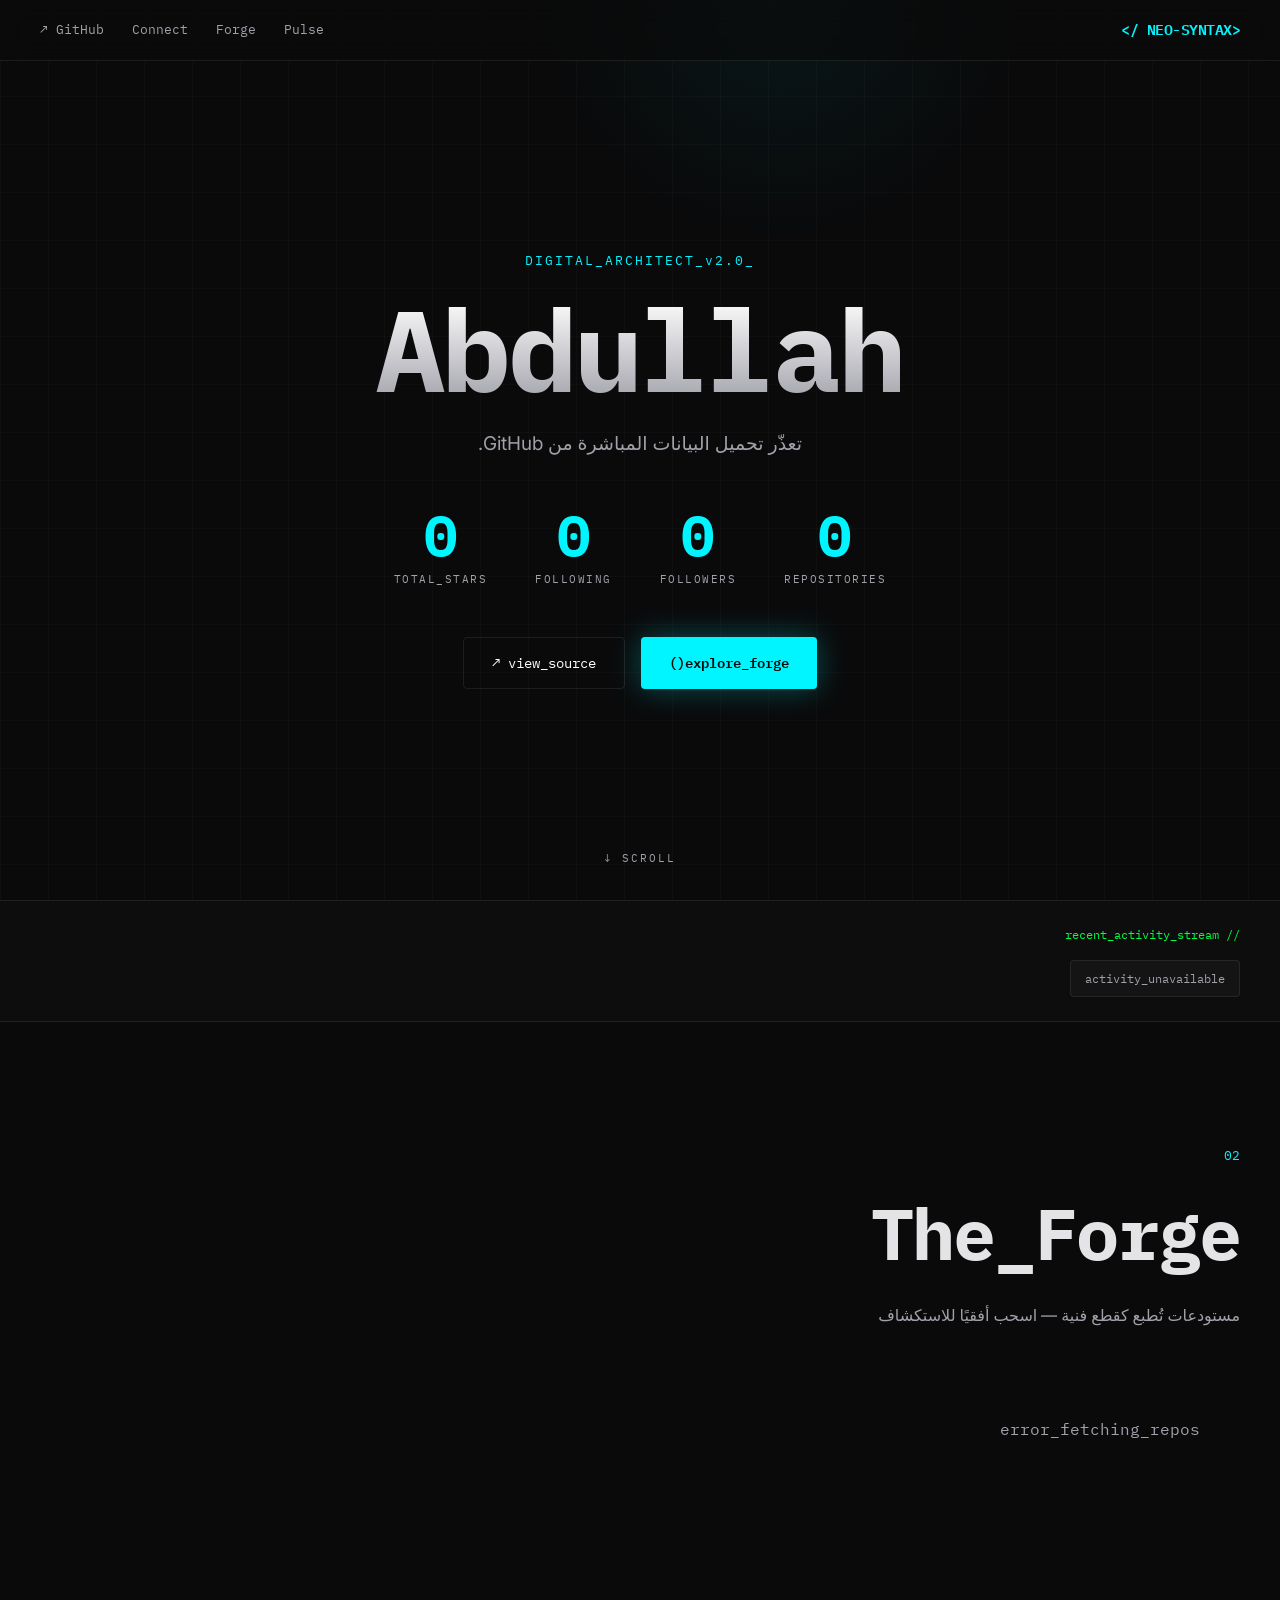
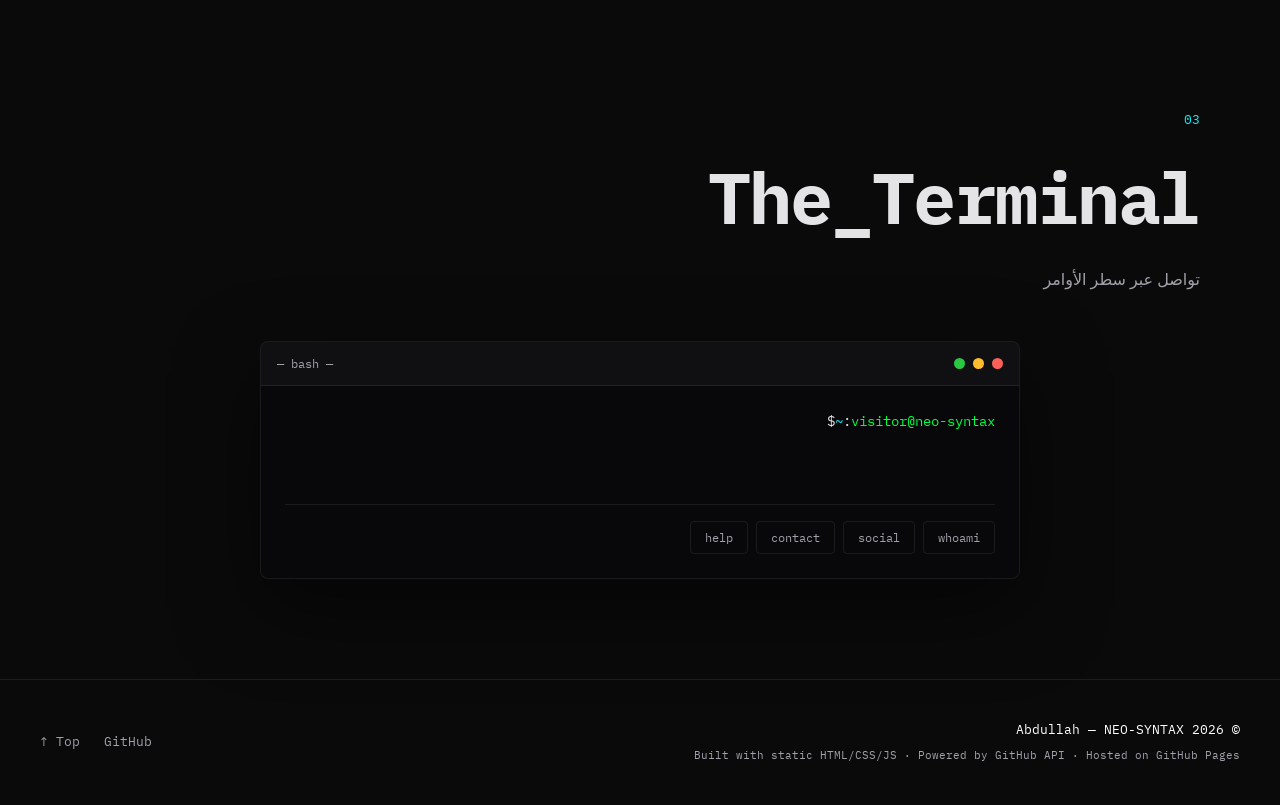
==== index.html @ acca4321 "deploy: NEO-SYNTAX portfolio site" ====
<!DOCTYPE html>
<html lang="ar" dir="rtl">
<head>
  <meta charset="UTF-8" />
  <meta name="viewport" content="width=device-width, initial-scale=1.0" />
  <title>Abdullah — NEO-SYNTAX | Digital Architect</title>
  <meta name="description" content="بورتفوليو Abdullah — مهندس برمجيات ومطور. مستودعات، مساهمات، ومشاريع على GitHub معروضة كتجربة بصرية سينمائية." />
  <meta name="robots" content="index, follow" />
  <meta name="author" content="Abdullah" />
  <meta name="keywords" content="Abdullah, developer, portfolio, github, software engineer, web developer, NEO-SYNTAX" />
  <meta property="og:title" content="Abdullah — NEO-SYNTAX" />
  <meta property="og:description" content="بورتفوليو Abdullah — مهندس برمجيات. مستودعات ومساهمات GitHub كتجربة بصرية." />
  <meta property="og:type" content="website" />
  <meta property="og:url" content="https://riorioriorio000000-debug.github.io/neo-syntax-portfolio/" />
  <meta name="twitter:card" content="summary_large_image" />
  <link rel="preconnect" href="https://fonts.googleapis.com" />
  <link rel="preconnect" href="https://fonts.gstatic.com" crossorigin />
  <link href="https://fonts.googleapis.com/css2?family=IBM+Plex+Mono:wght@300;400;500;600;700&family=Inter:wght@300;400;500;600;700;800&display=swap" rel="stylesheet" />
  <link rel="canonical" href="https://riorioriorio000000-debug.github.io/neo-syntax-portfolio/" />
  <link rel="stylesheet" href="style.css" />
</head>
<body>
  <div class="grid-bg"></div>
  <div class="cursor-glow" id="cursorGlow"></div>

  <nav class="nav">
    <div class="nav-brand">&lt;NEO-SYNTAX /&gt;</div>
    <div class="nav-links">
      <a href="#pulse" data-cmd="cd ~/pulse">Pulse</a>
      <a href="#forge" data-cmd="cd ~/forge">Forge</a>
      <a href="#terminal" data-cmd="cd ~/connect">Connect</a>
      <a href="https://github.com/riorioriorio000000-debug" target="_blank" rel="noopener" data-cmd="open github">GitHub ↗</a>
    </div>
  </nav>

  <header id="pulse" class="hero">
    <div class="hero-bg-stats" id="heroStats"></div>
    <div class="hero-content">
      <div class="hero-tag">_DIGITAL_ARCHITECT_v2.0</div>
      <h1 class="hero-name" id="heroName">Abdullah</h1>
      <p class="hero-bio" id="heroBio">Loading live data from GitHub...</p>
      <div class="hero-metrics" id="heroMetrics">
        <div class="metric"><span class="metric-num" data-target="0" id="mRepos">0</span><span class="metric-label">REPOSITORIES</span></div>
        <div class="metric"><span class="metric-num" data-target="0" id="mFollowers">0</span><span class="metric-label">FOLLOWERS</span></div>
        <div class="metric"><span class="metric-num" data-target="0" id="mFollowing">0</span><span class="metric-label">FOLLOWING</span></div>
        <div class="metric"><span class="metric-num" data-target="0" id="mStars">0</span><span class="metric-label">TOTAL_STARS</span></div>
      </div>
      <div class="hero-cta">
        <a href="#forge" class="btn-primary">explore_forge()</a>
        <a href="https://github.com/riorioriorio000000-debug" target="_blank" rel="noopener" class="btn-ghost">view_source ↗</a>
      </div>
    </div>
    <div class="scroll-hint">SCROLL ↓</div>
  </header>

  <section class="activity-strip">
    <div class="strip-label">// recent_activity_stream</div>
    <div class="strip-track" id="activityTrack"></div>
  </section>

  <section id="forge" class="forge">
    <div class="section-head">
      <span class="section-index">02</span>
      <h2 class="section-title">The_Forge</h2>
      <p class="section-sub">مستودعات تُطبع كقطع فنية — اسحب أفقيًا للاستكشاف</p>
    </div>
    <div class="repo-gallery" id="repoGallery">
      <div class="loading-dot">fetching_repos...</div>
    </div>
  </section>

  <section id="terminal" class="terminal-section">
    <div class="section-head">
      <span class="section-index">03</span>
      <h2 class="section-title">The_Terminal</h2>
      <p class="section-sub">تواصل عبر سطر الأوامر</p>
    </div>
    <div class="terminal">
      <div class="terminal-bar"><span class="dot r"></span><span class="dot y"></span><span class="dot g"></span><span class="term-title">— bash —</span></div>
      <div class="terminal-body" id="termBody">
        <div class="term-line"><span class="prompt">visitor@neo-syntax</span>:<span class="path">~</span>$ <span class="typed" id="typedCmd"></span></div>
        <div class="term-output" id="termOutput"></div>
        <div class="term-commands">
          <button data-cmd="whoami" class="cmd-btn">whoami</button>
          <button data-cmd="social" class="cmd-btn">social</button>
          <button data-cmd="contact" class="cmd-btn">contact</button>
          <button data-cmd="help" class="cmd-btn">help</button>
        </div>
      </div>
    </div>
  </section>

  <footer class="footer">
    <div class="footer-left">
      <div class="footer-brand">© 2026 Abdullah — NEO-SYNTAX</div>
      <div class="footer-meta">Built with static HTML/CSS/JS · Powered by GitHub API · Hosted on GitHub Pages</div>
    </div>
    <div class="footer-links">
      <a href="https://github.com/riorioriorio000000-debug" target="_blank" rel="noopener">GitHub</a>
      <a href="#pulse">Top ↑</a>
    </div>
  </footer>

  <script src="script.js"></script>
</body>
</html>
---- style.css ----
:root{
  --obsidian:#0A0A0B;--cyan:#00F5FF;--grey:#A1A1AA;--green:#00FF41;
  --panel:rgba(255,255,255,0.03);--border:rgba(255,255,255,0.08);
}
*{margin:0;padding:0;box-sizing:border-box}
html{scroll-behavior:smooth}
body{background:var(--obsidian);color:#E4E4E7;font-family:'Inter',system-ui,sans-serif;line-height:1.6;overflow-x:hidden;min-height:100vh}
::selection{background:var(--cyan);color:var(--obsidian)}
a{color:inherit;text-decoration:none}
.grid-bg{position:fixed;inset:0;background-image:linear-gradient(rgba(255,255,255,.025) 1px,transparent 1px),linear-gradient(90deg,rgba(255,255,255,.025) 1px,transparent 1px);background-size:48px 48px;pointer-events:none;z-index:0}
.cursor-glow{position:fixed;width:500px;height:500px;border-radius:50%;background:radial-gradient(circle,rgba(0,245,255,.06),transparent 70%);pointer-events:none;z-index:1;transform:translate(-50%,-50%);transition:opacity .3s}

.nav{position:fixed;top:0;left:0;right:0;z-index:50;display:flex;justify-content:space-between;align-items:center;padding:18px 40px;background:rgba(10,10,11,.7);backdrop-filter:blur(12px);border-bottom:1px solid var(--border)}
.nav-brand{font-family:'IBM Plex Mono',monospace;color:var(--cyan);font-weight:600;font-size:15px;letter-spacing:-.5px}
.nav-links{display:flex;gap:28px;font-family:'IBM Plex Mono',monospace;font-size:13px}
.nav-links a{color:var(--grey);transition:color .2s}
.nav-links a:hover{color:var(--cyan)}

.hero{position:relative;z-index:2;min-height:100vh;display:flex;align-items:center;justify-content:center;text-align:center;padding:120px 24px 80px;overflow:hidden}
.hero-bg-stats{position:absolute;inset:0;display:flex;align-items:center;justify-content:center;font-family:'IBM Plex Mono',monospace;font-weight:700;font-size:clamp(80px,22vw,320px);color:transparent;-webkit-text-stroke:1px rgba(255,255,255,.04);pointer-events:none;user-select:none;line-height:1}
.hero-content{position:relative;z-index:2;max-width:900px}
.hero-tag{font-family:'IBM Plex Mono',monospace;color:var(--cyan);font-size:13px;letter-spacing:2px;margin-bottom:24px}
.hero-name{font-family:'IBM Plex Mono',monospace;font-size:clamp(48px,9vw,120px);font-weight:700;line-height:.95;letter-spacing:-3px;background:linear-gradient(180deg,#fff 0%,#A1A1AA 100%);-webkit-background-clip:text;-webkit-text-fill-color:transparent;background-clip:text;margin-bottom:24px}
.hero-bio{color:var(--grey);font-size:clamp(15px,2vw,19px);max-width:620px;margin:0 auto 48px}
.hero-metrics{display:flex;flex-wrap:wrap;justify-content:center;gap:48px;margin-bottom:48px}
.metric{display:flex;flex-direction:column;align-items:center}
.metric-num{font-family:'IBM Plex Mono',monospace;font-size:clamp(36px,5vw,56px);font-weight:700;color:var(--cyan);line-height:1}
.metric-label{font-family:'IBM Plex Mono',monospace;font-size:11px;color:var(--grey);letter-spacing:1.5px;margin-top:8px}
.hero-cta{display:flex;gap:16px;justify-content:center;flex-wrap:wrap}
.btn-primary{font-family:'IBM Plex Mono',monospace;background:var(--cyan);color:var(--obsidian);padding:14px 28px;border-radius:4px;font-weight:600;font-size:14px;transition:all .25s;box-shadow:0 0 30px rgba(0,245,255,.3)}
.btn-primary:hover{box-shadow:0 0 50px rgba(0,245,255,.6);transform:translateY(-2px)}
.btn-ghost{font-family:'IBM Plex Mono',monospace;border:1px solid var(--border);color:#fff;padding:14px 28px;border-radius:4px;font-size:14px;transition:all .25s}
.btn-ghost:hover{border-color:var(--cyan);color:var(--cyan)}
.scroll-hint{position:absolute;bottom:32px;left:50%;transform:translateX(-50%);font-family:'IBM Plex Mono',monospace;font-size:11px;color:var(--grey);letter-spacing:2px;animation:bob 2s infinite}
@keyframes bob{0%,100%{transform:translate(-50%,0)}50%{transform:translate(-50%,8px)}}

.activity-strip{position:relative;z-index:2;border-top:1px solid var(--border);border-bottom:1px solid var(--border);padding:24px 0;overflow:hidden;background:rgba(255,255,255,.015)}
.strip-label{font-family:'IBM Plex Mono',monospace;color:var(--green);font-size:12px;padding:0 40px 16px}
.strip-track{display:flex;gap:12px;padding:0 40px;overflow-x:auto;scrollbar-width:none}
.strip-track::-webkit-scrollbar{display:none}
.activity-item{flex:0 0 auto;font-family:'IBM Plex Mono',monospace;font-size:12px;color:var(--grey);padding:8px 14px;border:1px solid var(--border);border-radius:4px;background:var(--panel);white-space:nowrap}
.activity-item .ev-type{color:var(--cyan)}

.forge{position:relative;z-index:2;padding:120px 0 100px}
.section-head{padding:0 40px;margin-bottom:48px;max-width:1200px}
.section-index{font-family:'IBM Plex Mono',monospace;color:var(--cyan);font-size:13px}
.section-title{font-family:'IBM Plex Mono',monospace;font-size:clamp(36px,6vw,72px);font-weight:700;letter-spacing:-2px;margin:8px 0 12px}
.section-sub{color:var(--grey);font-size:16px}
.repo-gallery{display:flex;gap:24px;padding:0 40px 24px;overflow-x:auto;scroll-snap-type:x mandatory;scrollbar-width:thin;scrollbar-color:var(--cyan) transparent}
.repo-gallery::-webkit-scrollbar{height:6px}
.repo-gallery::-webkit-scrollbar-thumb{background:var(--cyan);border-radius:3px}
.repo-card{flex:0 0 380px;scroll-snap-align:start;background:var(--panel);border:1px solid var(--border);border-radius:8px;padding:28px;backdrop-filter:blur(8px);transition:all .3s;position:relative;overflow:hidden}
.repo-card::before{content:'';position:absolute;top:0;left:0;right:0;height:2px;background:linear-gradient(90deg,transparent,var(--cyan),transparent);opacity:0;transition:opacity .3s}
.repo-card:hover{border-color:rgba(0,245,255,.4);transform:translateY(-4px);box-shadow:0 20px 60px rgba(0,245,255,.08)}
.repo-card:hover::before{opacity:1}
.repo-name{font-family:'IBM Plex Mono',monospace;font-size:20px;font-weight:600;color:#fff;margin-bottom:8px;word-break:break-word}
.repo-desc{color:var(--grey);font-size:14px;min-height:42px;margin-bottom:20px}
.repo-lang-row{display:flex;align-items:center;gap:8px;margin-bottom:16px}
.lang-dot{width:10px;height:10px;border-radius:50%}
.repo-lang{font-family:'IBM Plex Mono',monospace;font-size:12px;color:var(--grey)}
.repo-meta{display:flex;gap:20px;font-family:'IBM Plex Mono',monospace;font-size:12px;color:var(--grey);border-top:1px solid var(--border);padding-top:16px}
.repo-meta span{display:flex;align-items:center;gap:6px}
.repo-meta .star{color:var(--green)}
.loading-dot{font-family:'IBM Plex Mono',monospace;color:var(--grey);padding:40px}

.terminal-section{position:relative;z-index:2;padding:100px 40px}
.terminal{max-width:760px;margin:0 auto;background:#08080A;border:1px solid var(--border);border-radius:8px;overflow:hidden;box-shadow:0 30px 80px rgba(0,0,0,.5)}
.terminal-bar{display:flex;align-items:center;gap:8px;padding:12px 16px;background:rgba(255,255,255,.03);border-bottom:1px solid var(--border)}
.dot{width:11px;height:11px;border-radius:50%}
.dot.r{background:#FF5F57}.dot.y{background:#FEBC2E}.dot.g{background:#28C840}
.term-title{margin-right:auto;font-family:'IBM Plex Mono',monospace;font-size:12px;color:var(--grey)}
.terminal-body{padding:24px;font-family:'IBM Plex Mono',monospace;font-size:14px}
.term-line{color:#E4E4E7;margin-bottom:12px}
.prompt{color:var(--green)}.path{color:var(--cyan)}
.typed{color:#fff}
.term-output{color:var(--grey);white-space:pre-wrap;margin-bottom:20px;min-height:40px}
.term-output .ok{color:var(--green)}.term-output .link{color:var(--cyan)}
.term-commands{display:flex;gap:8px;flex-wrap:wrap;border-top:1px solid var(--border);padding-top:16px}
.cmd-btn{font-family:'IBM Plex Mono',monospace;background:transparent;border:1px solid var(--border);color:var(--grey);padding:8px 14px;border-radius:4px;font-size:12px;cursor:pointer;transition:all .2s}
.cmd-btn:hover{border-color:var(--cyan);color:var(--cyan);background:rgba(0,245,255,.05)}

.footer{position:relative;z-index:2;border-top:1px solid var(--border);padding:40px;display:flex;justify-content:space-between;align-items:center;flex-wrap:wrap;gap:20px}
.footer-brand{font-family:'IBM Plex Mono',monospace;font-size:13px;color:#fff;margin-bottom:6px}
.footer-meta{font-family:'IBM Plex Mono',monospace;font-size:11px;color:var(--grey)}
.footer-links{display:flex;gap:24px;font-family:'IBM Plex Mono',monospace;font-size:13px}
.footer-links a{color:var(--grey);transition:color .2s}
.footer-links a:hover{color:var(--cyan)}

@media(max-width:640px){
  .nav{padding:14px 20px}.nav-links{gap:16px;font-size:11px}
  .hero{padding:100px 20px 60px}.hero-metrics{gap:28px}
  .section-head,.strip-label,.repo-gallery,.footer{padding-left:20px;padding-right:20px}
  .terminal-section{padding:80px 20px}
  .repo-card{flex:0 0 300px;padding:22px}
}
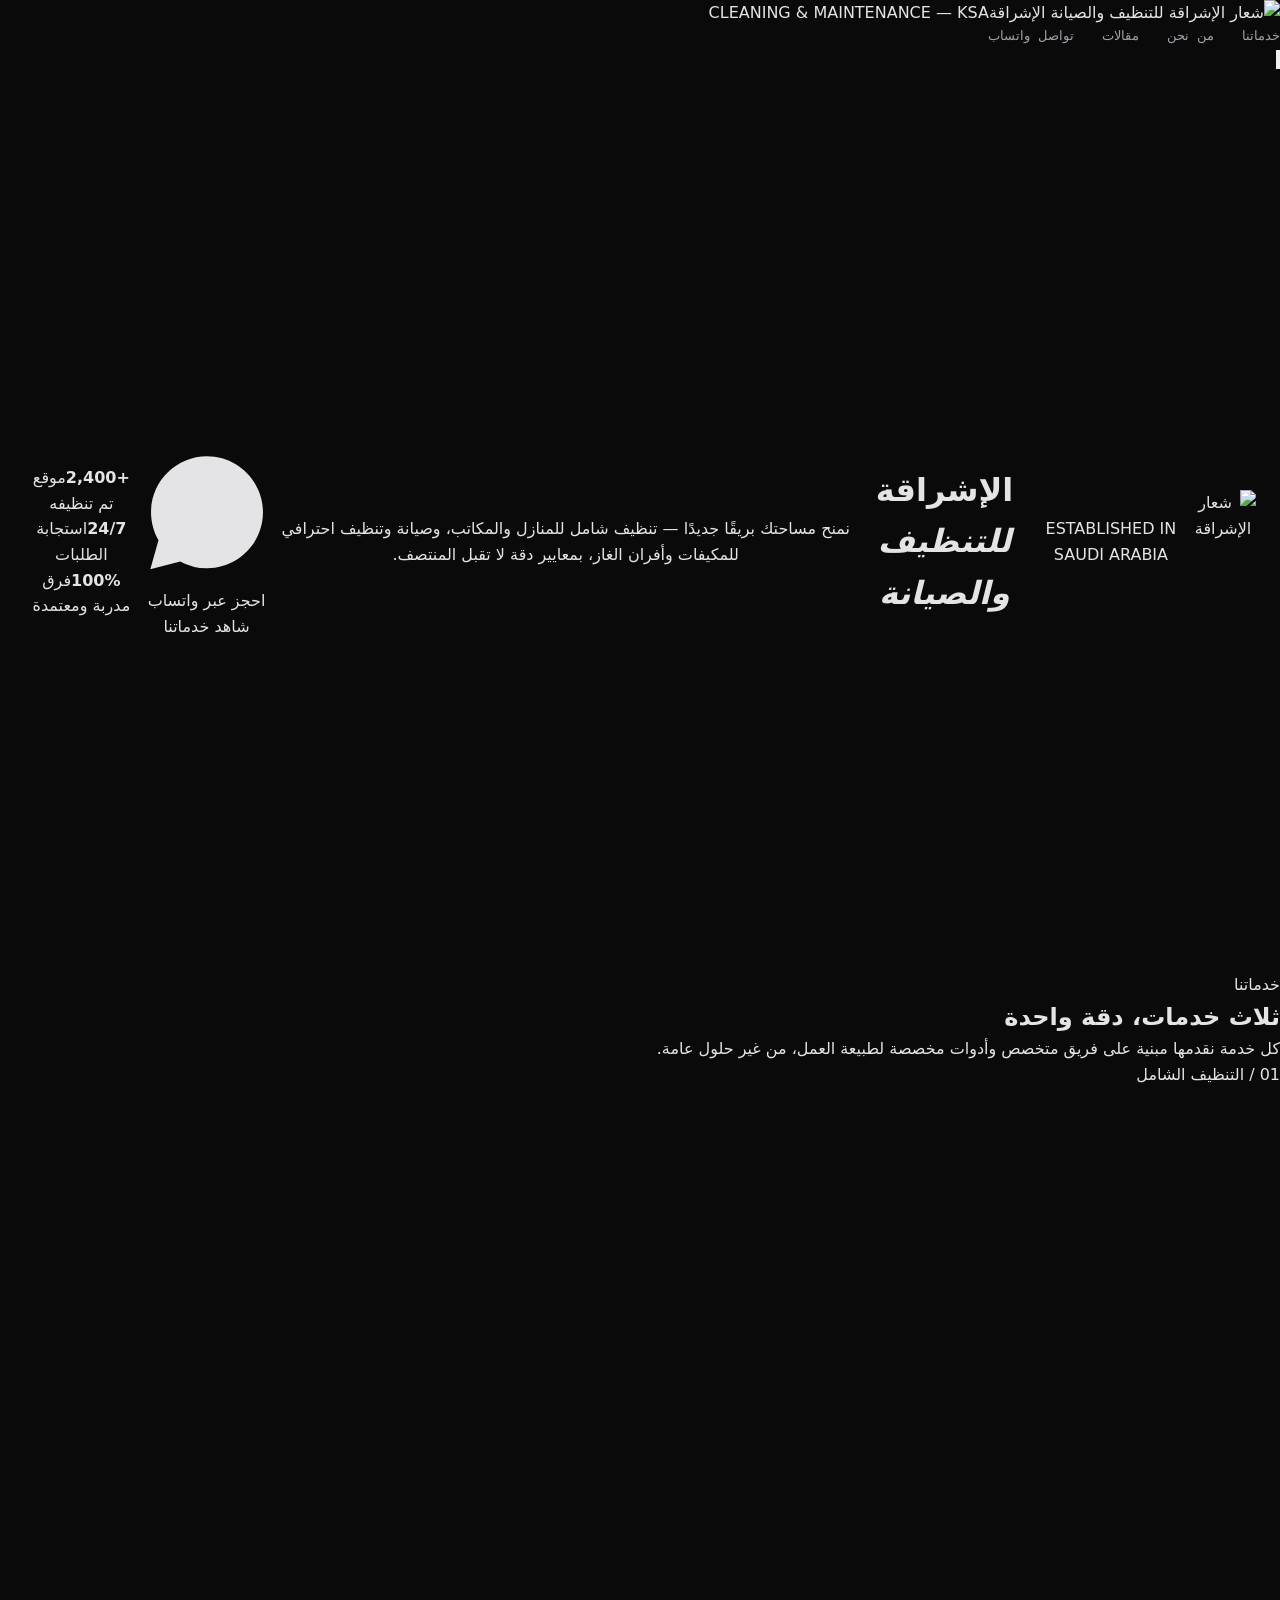
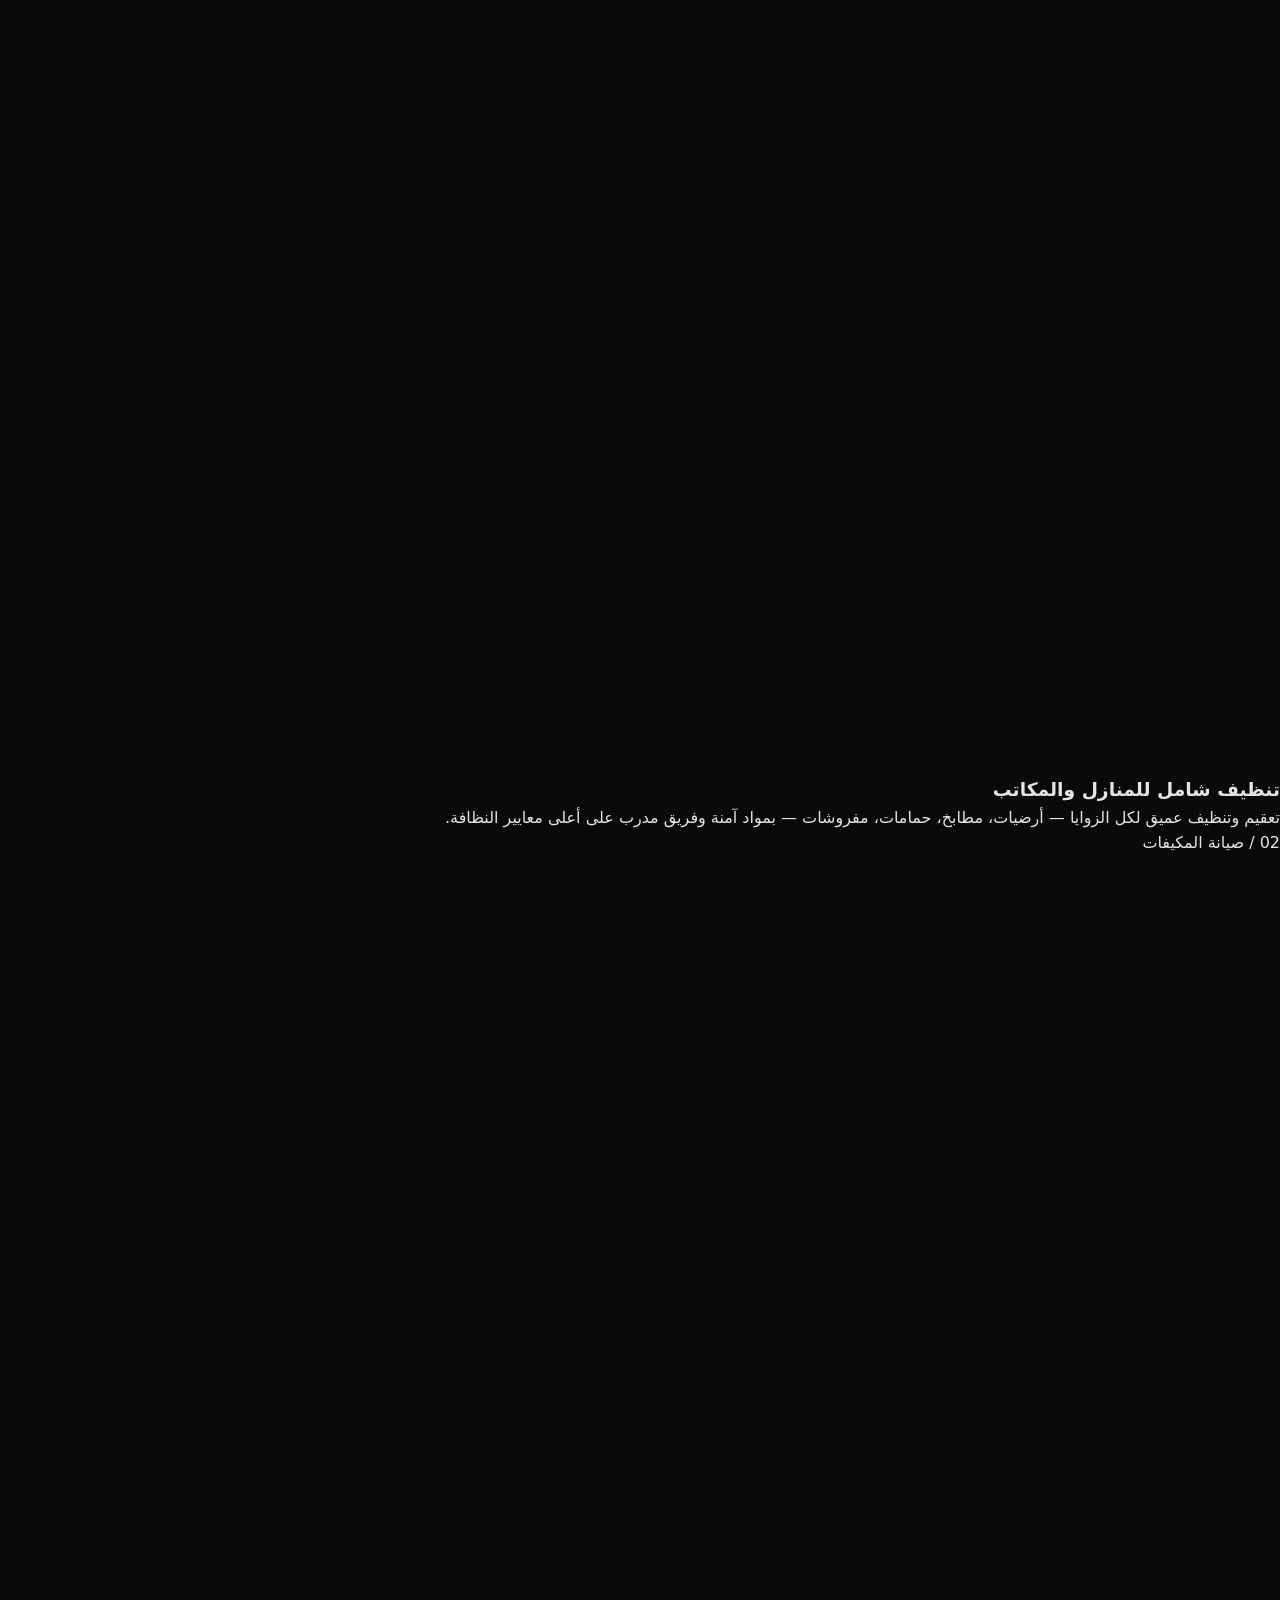
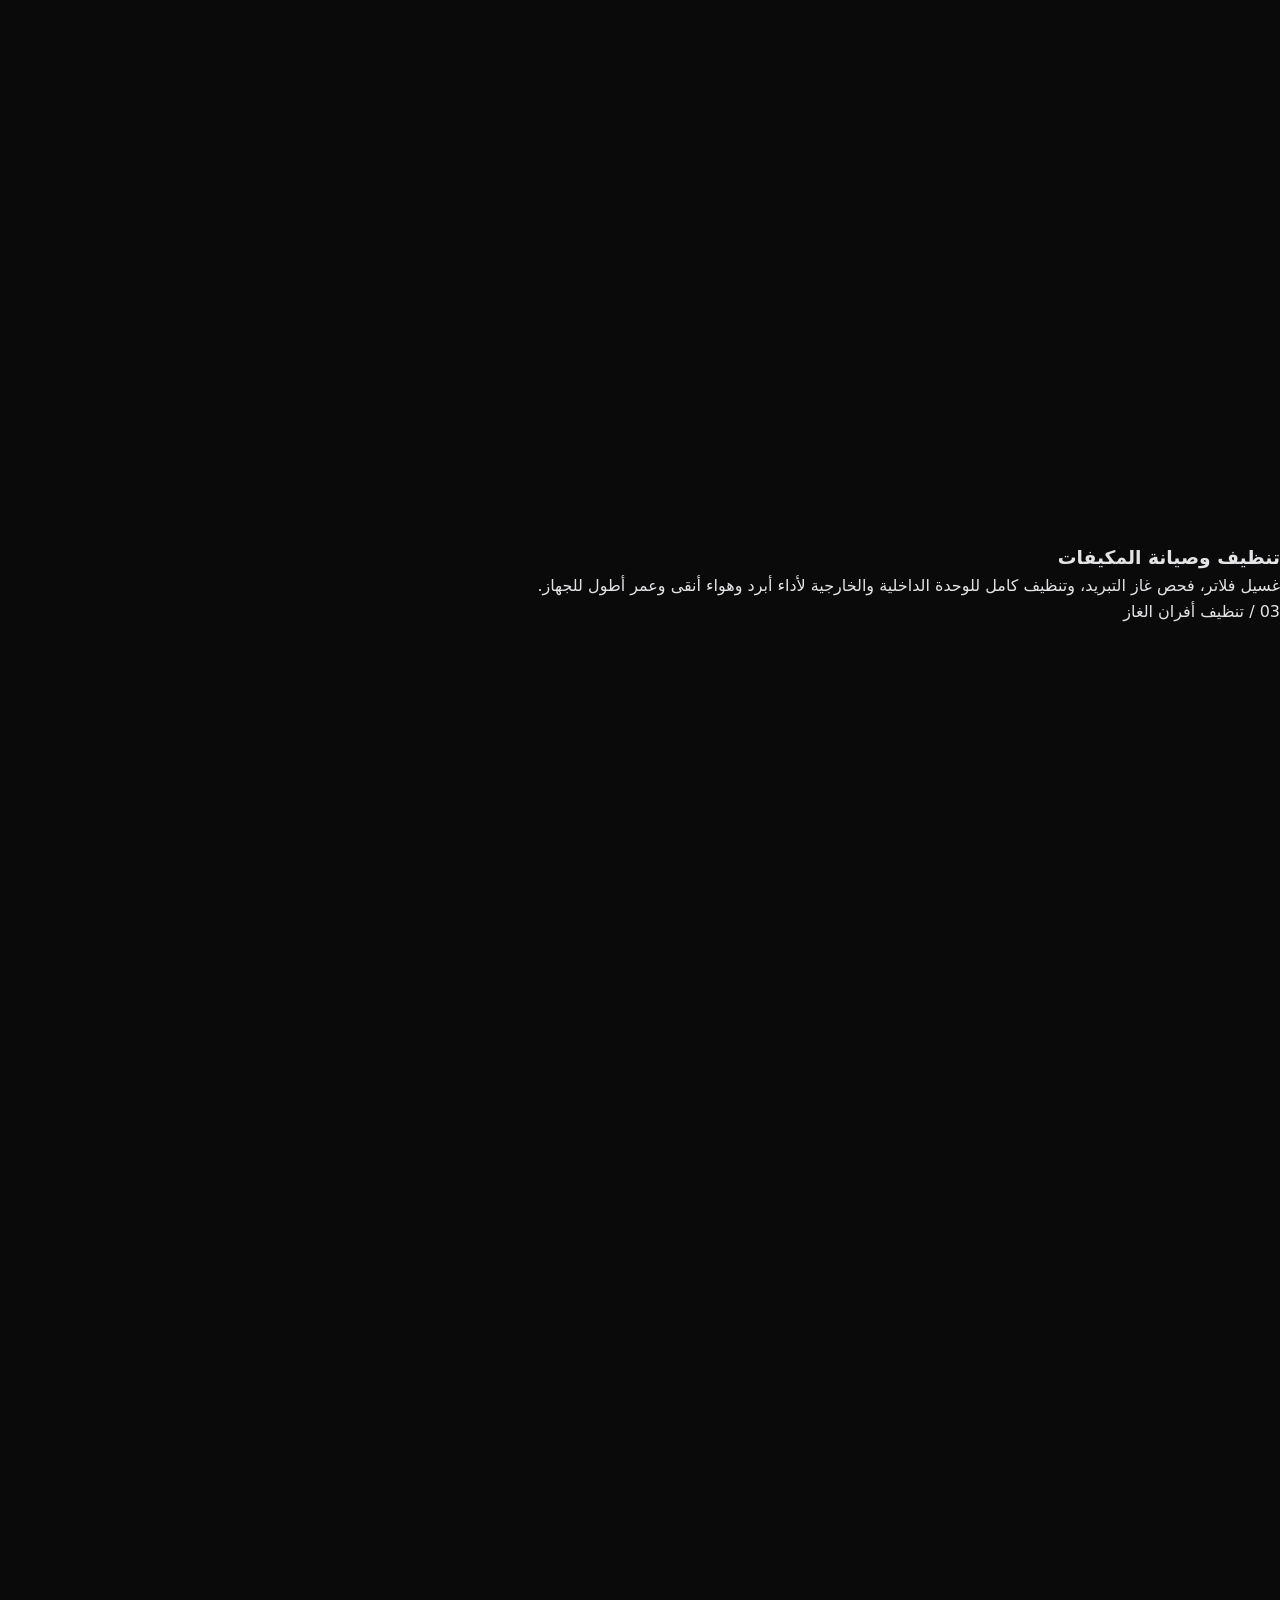
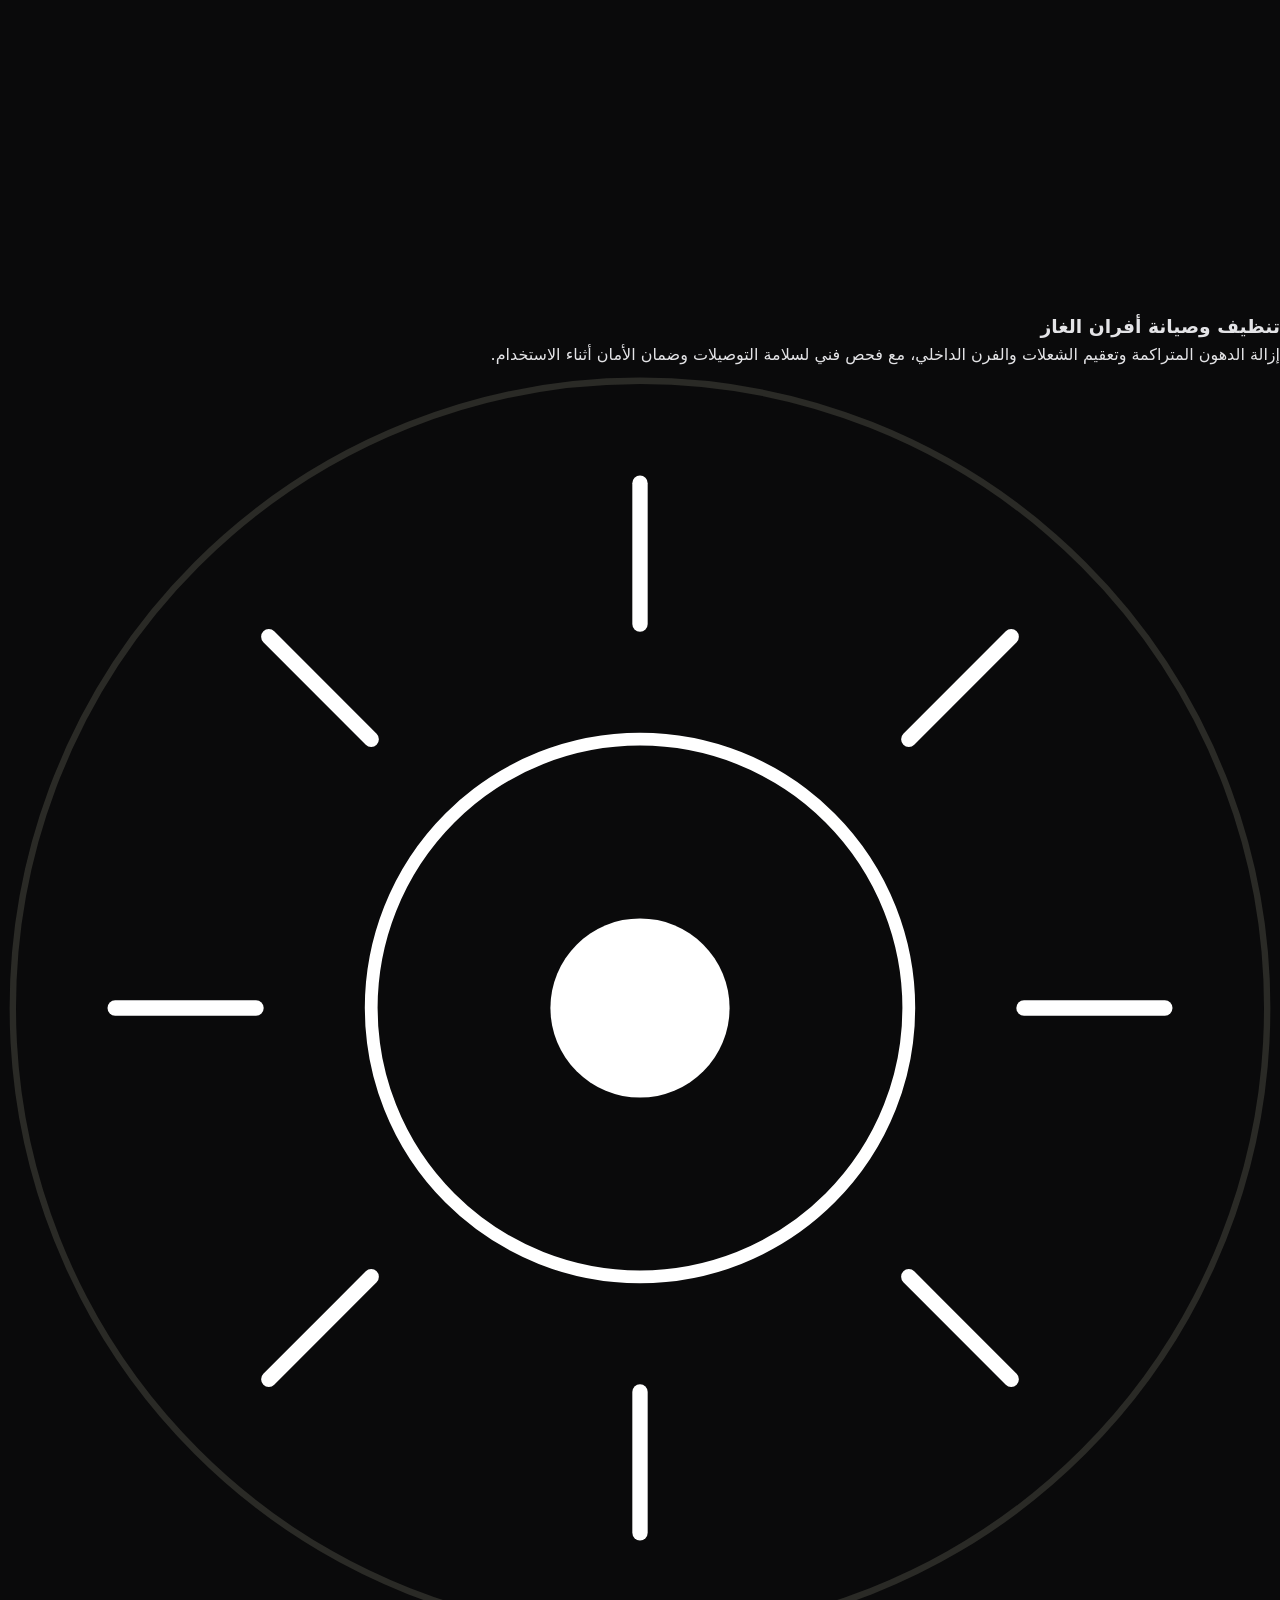
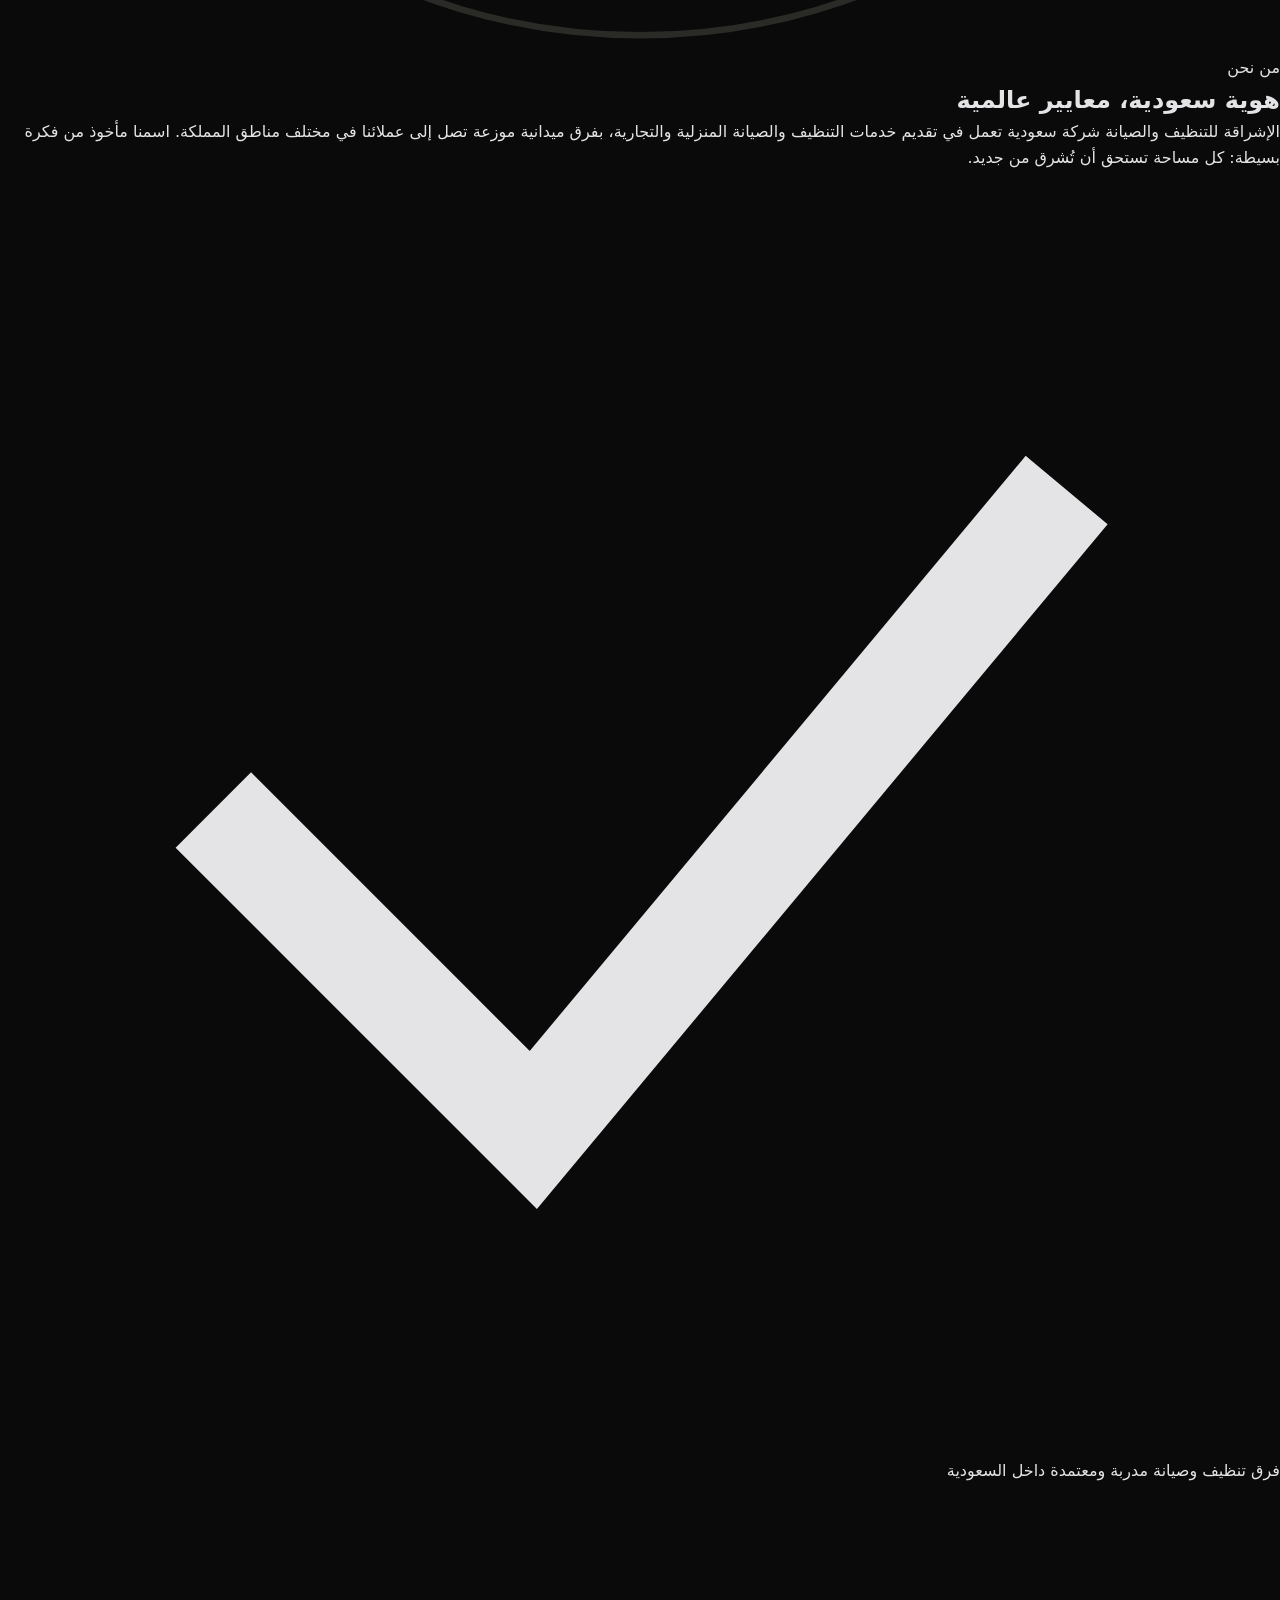
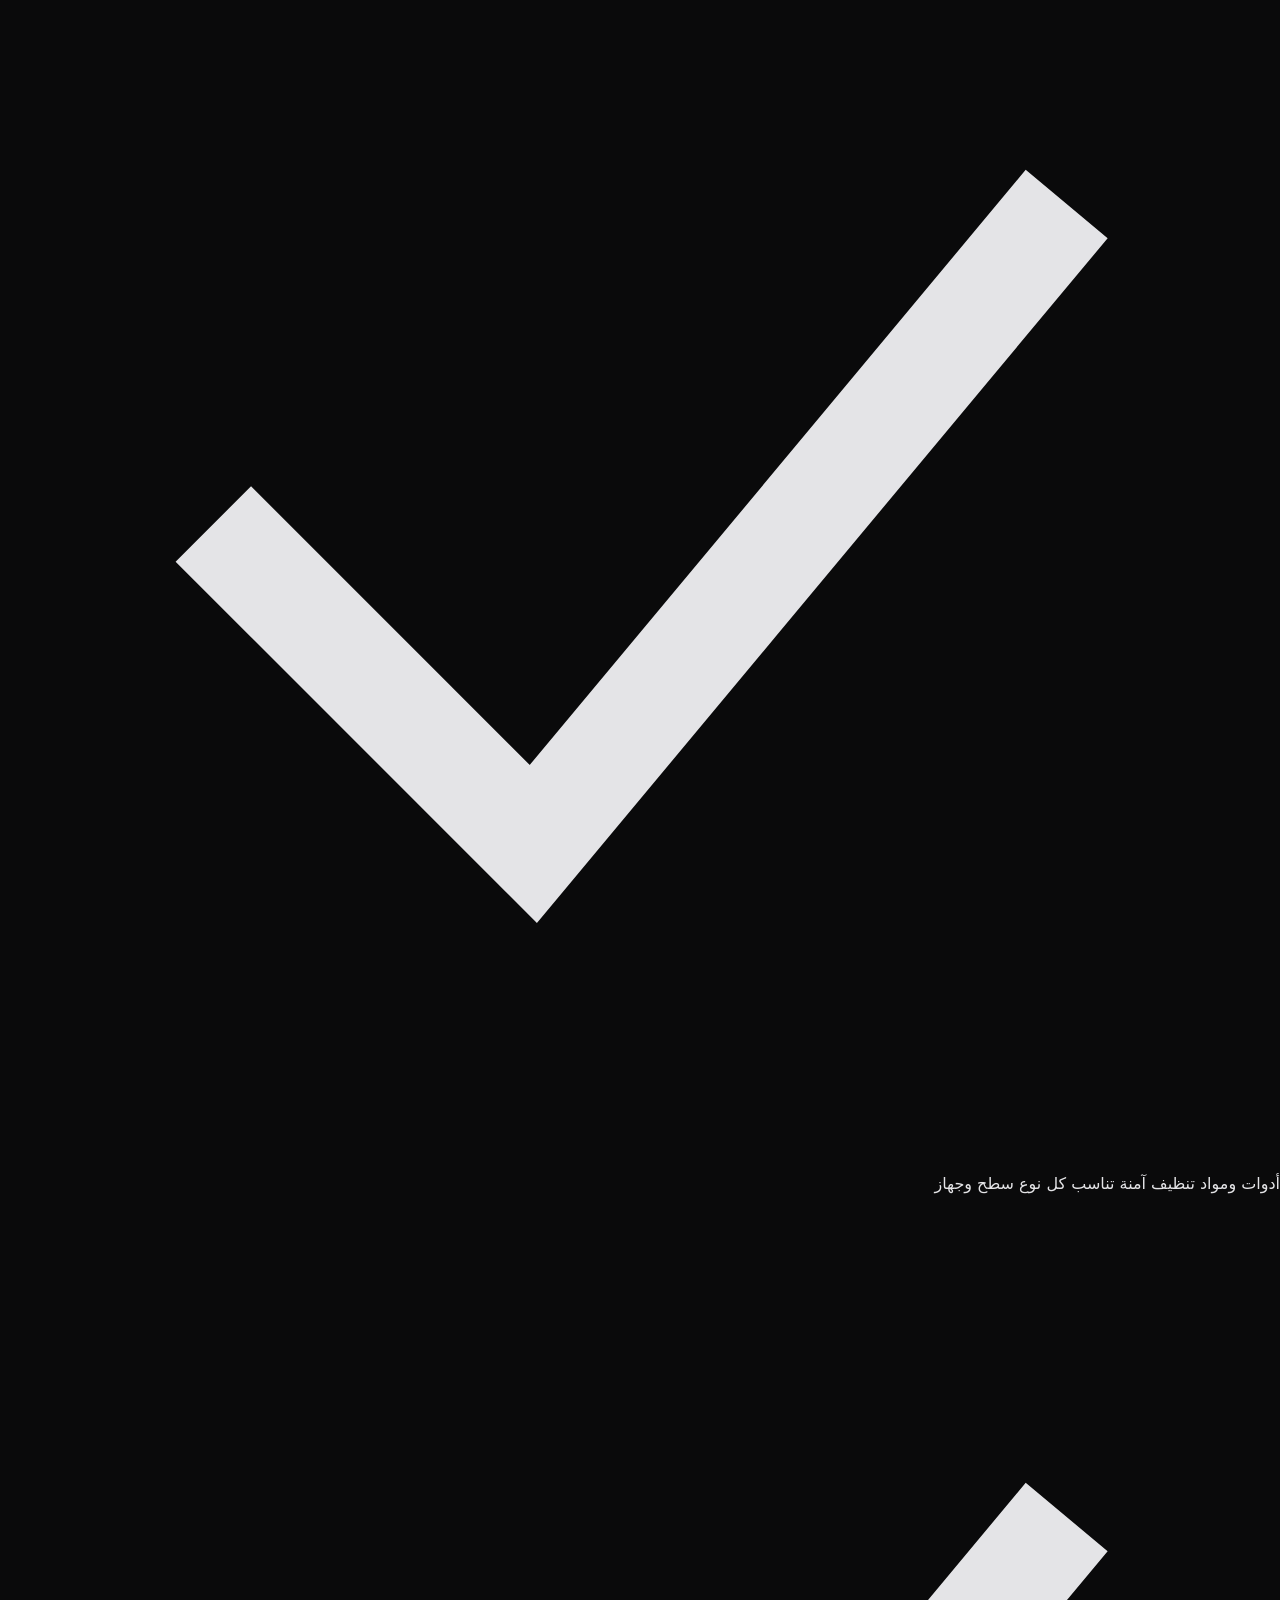
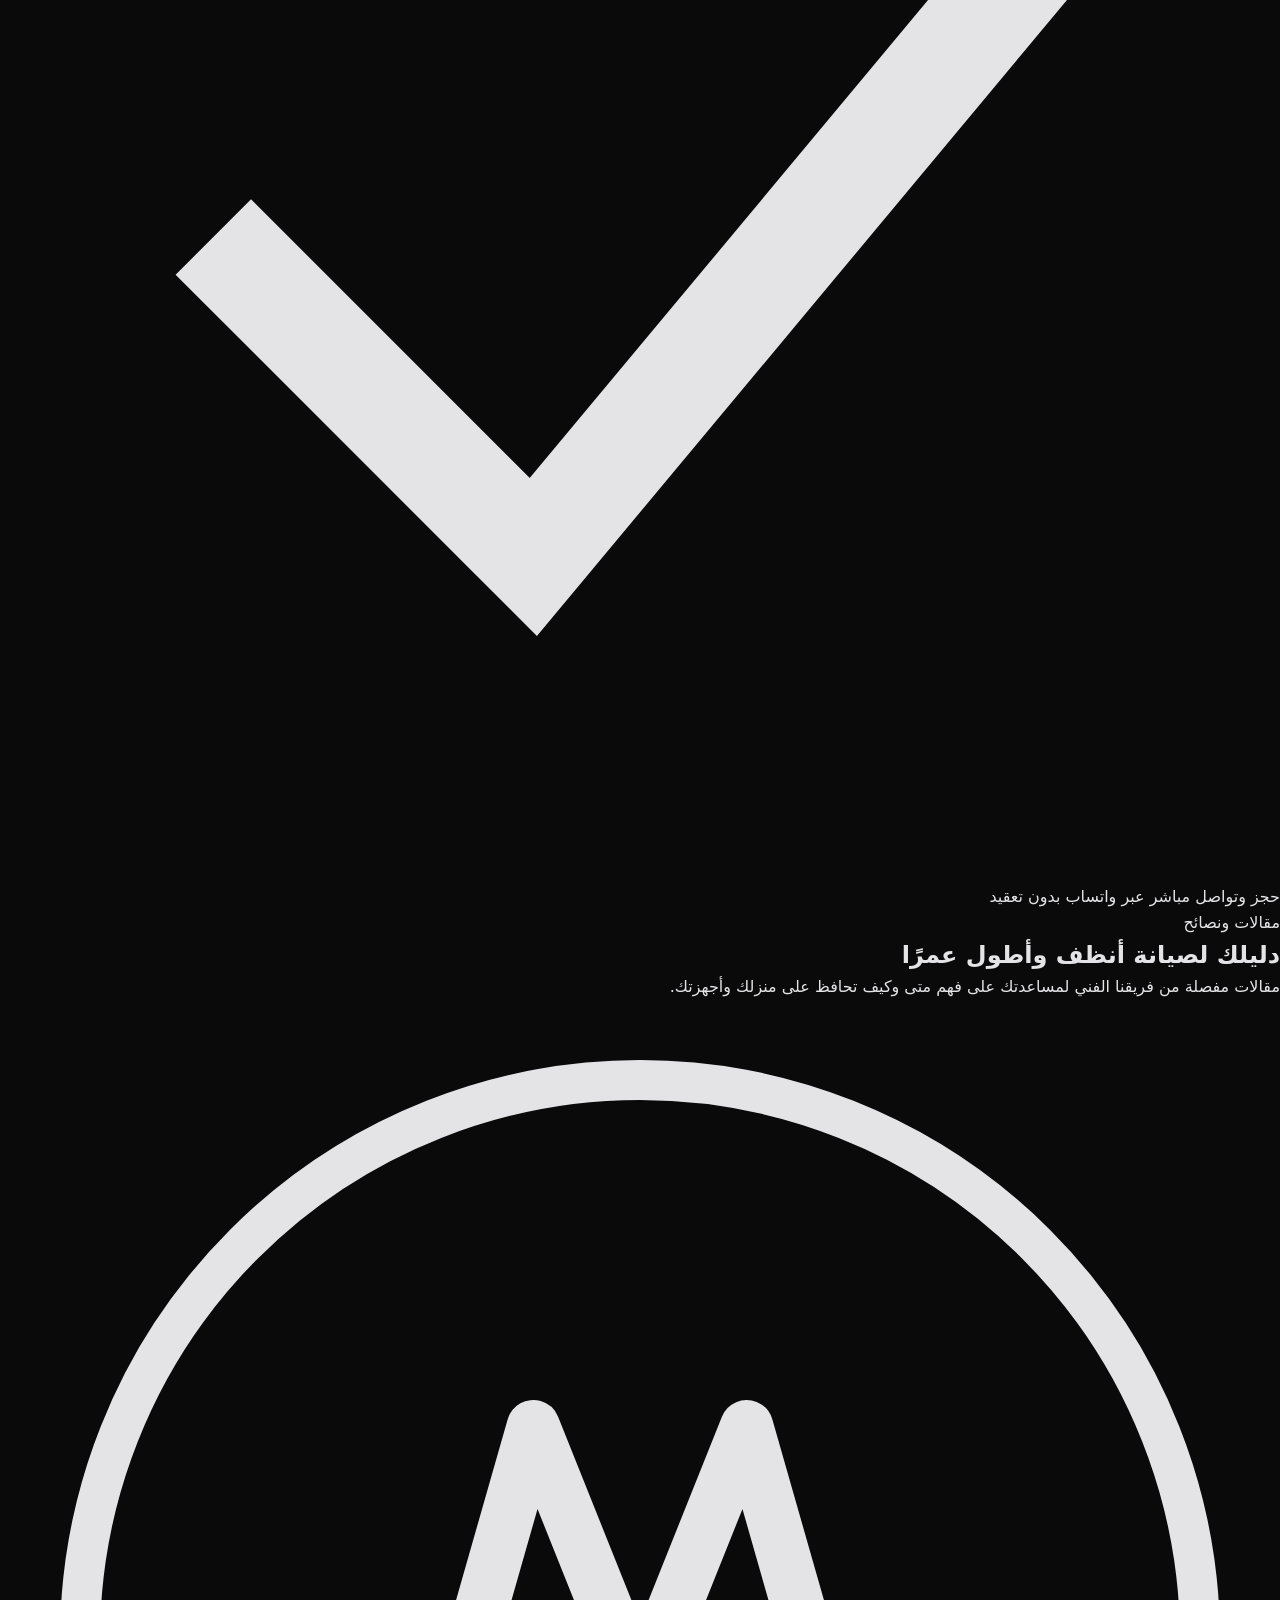
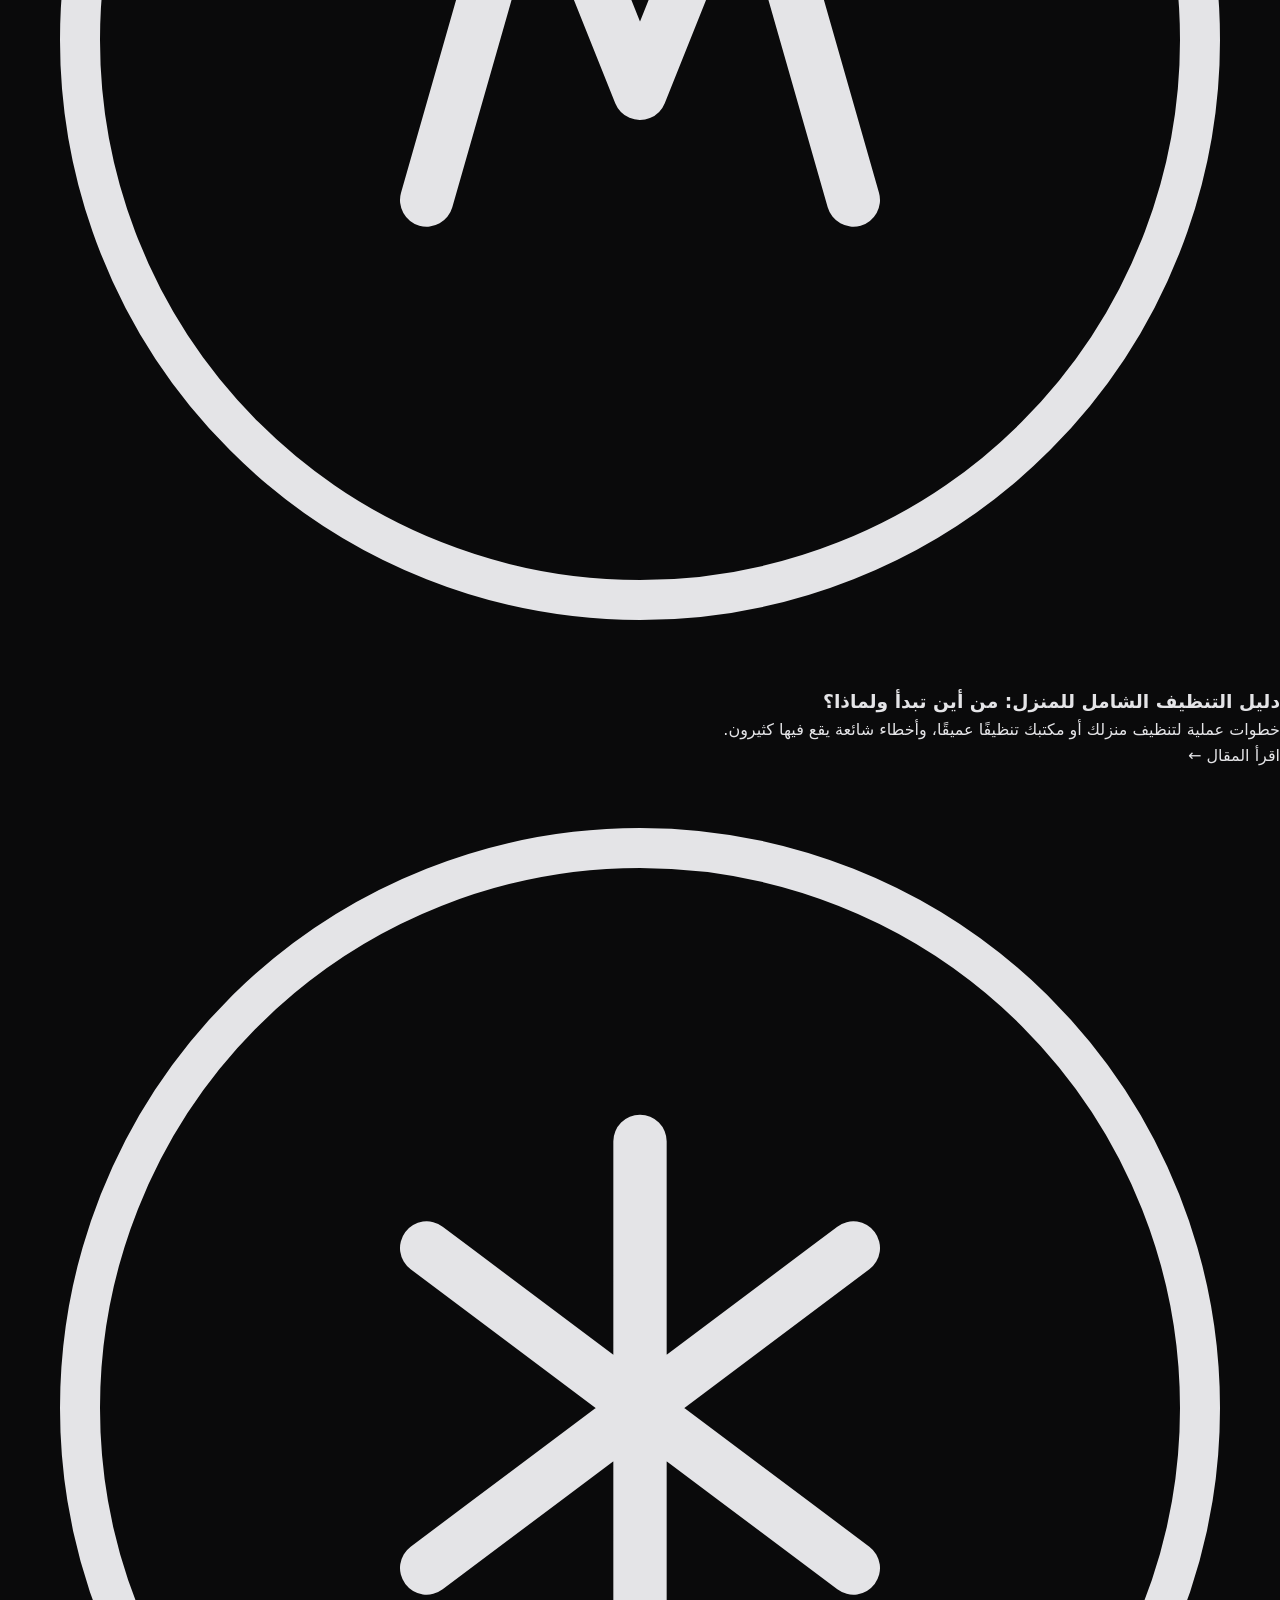
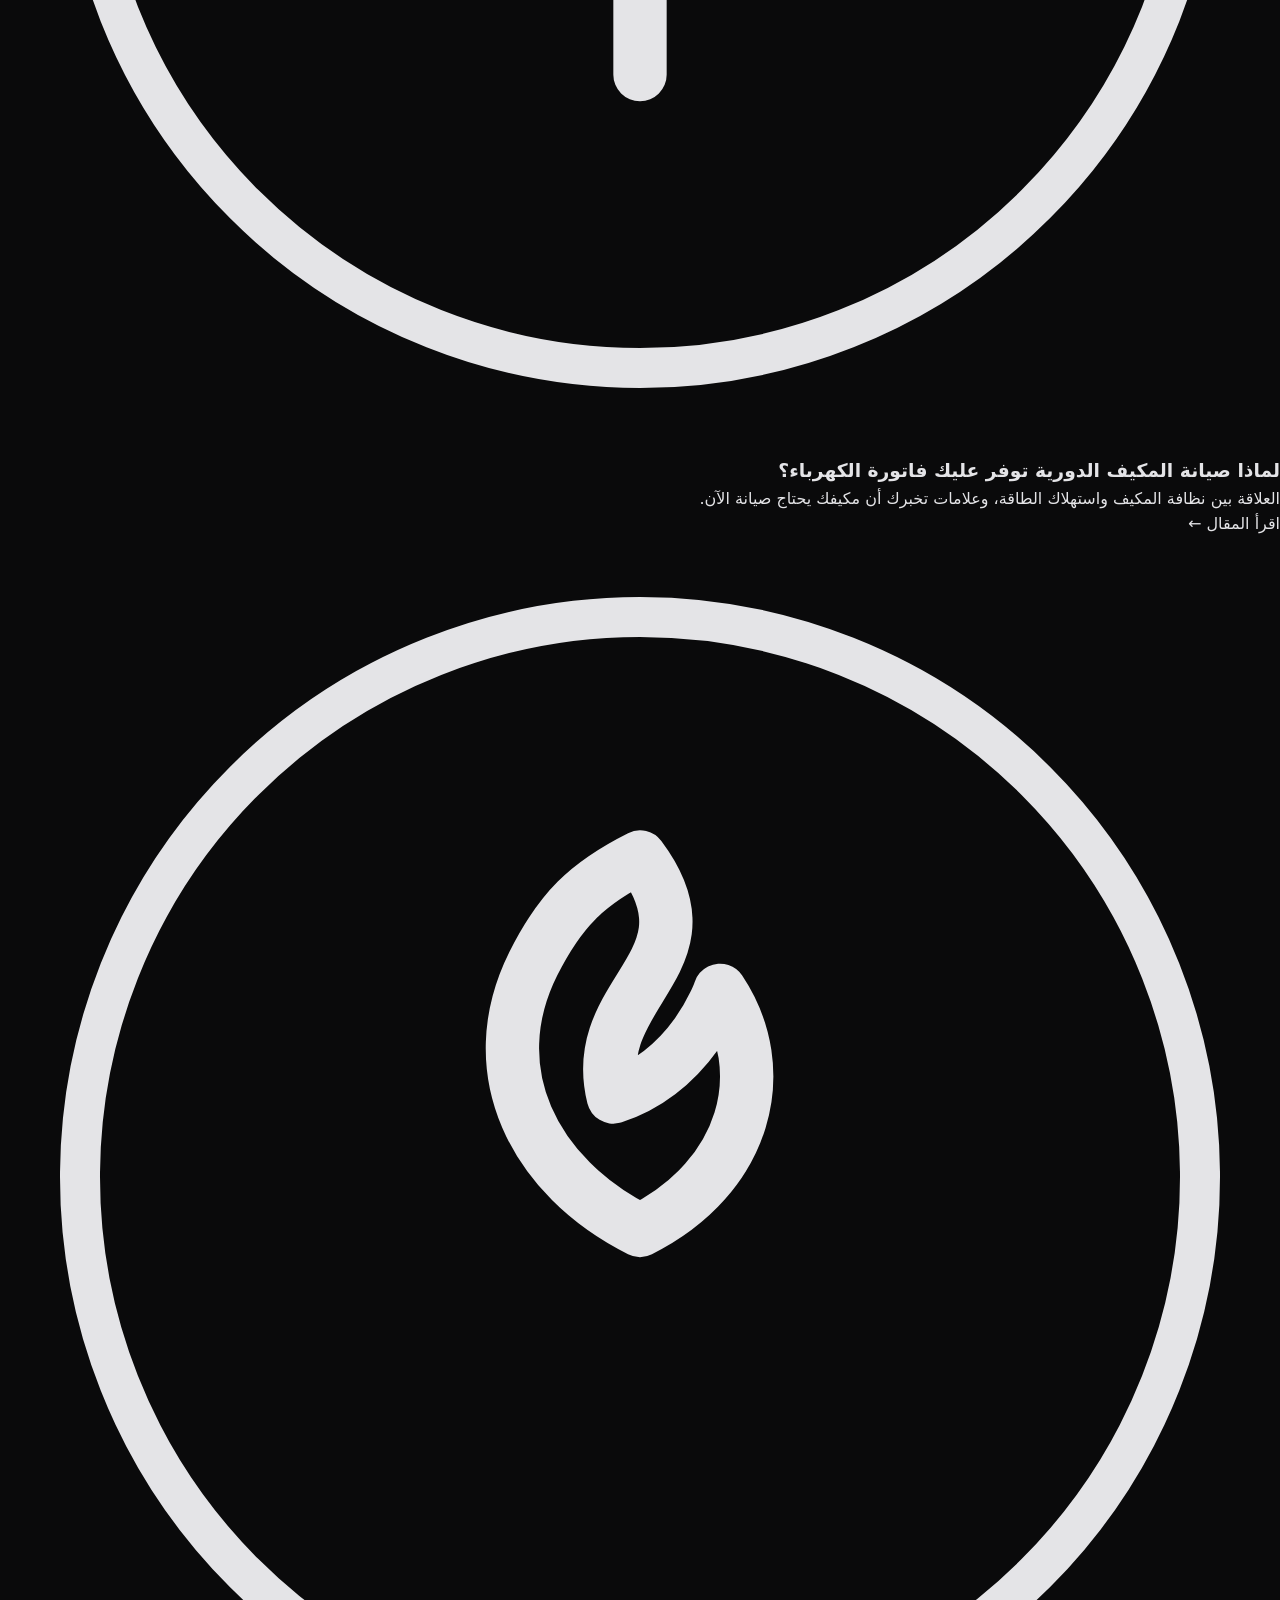
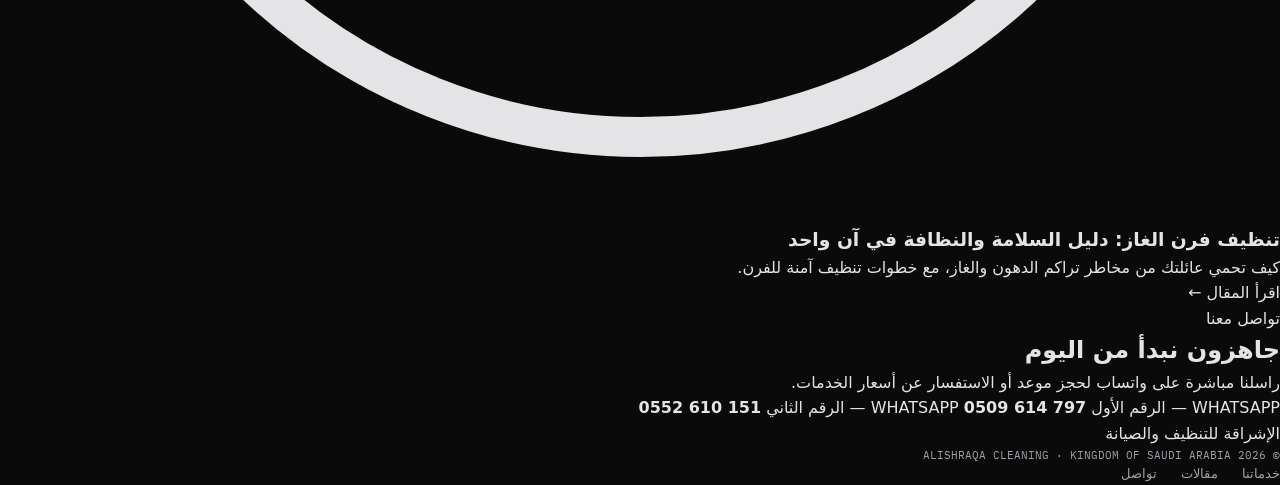
==== commit fee1b87a: "Update index.html" ====
--- a/index.html
+++ b/index.html
@@ -1,106 +1,242 @@
 <!DOCTYPE html>
 <html lang="ar" dir="rtl">
 <head>
-  <meta charset="UTF-8" />
-  <meta name="viewport" content="width=device-width, initial-scale=1.0" />
-  <title>Abdullah — NEO-SYNTAX | Digital Architect</title>
-  <meta name="description" content="بورتفوليو Abdullah — مهندس برمجيات ومطور. مستودعات، مساهمات، ومشاريع على GitHub معروضة كتجربة بصرية سينمائية." />
-  <meta name="robots" content="index, follow" />
-  <meta name="author" content="Abdullah" />
-  <meta name="keywords" content="Abdullah, developer, portfolio, github, software engineer, web developer, NEO-SYNTAX" />
-  <meta property="og:title" content="Abdullah — NEO-SYNTAX" />
-  <meta property="og:description" content="بورتفوليو Abdullah — مهندس برمجيات. مستودعات ومساهمات GitHub كتجربة بصرية." />
-  <meta property="og:type" content="website" />
-  <meta property="og:url" content="https://riorioriorio000000-debug.github.io/neo-syntax-portfolio/" />
-  <meta name="twitter:card" content="summary_large_image" />
-  <link rel="preconnect" href="https://fonts.googleapis.com" />
-  <link rel="preconnect" href="https://fonts.gstatic.com" crossorigin />
-  <link href="https://fonts.googleapis.com/css2?family=IBM+Plex+Mono:wght@300;400;500;600;700&family=Inter:wght@300;400;500;600;700;800&display=swap" rel="stylesheet" />
-  <link rel="canonical" href="https://riorioriorio000000-debug.github.io/neo-syntax-portfolio/" />
-  <link rel="stylesheet" href="style.css" />
+<meta charset="UTF-8" />
+<meta name="viewport" content="width=device-width, initial-scale=1.0" />
+<title>الإشراقة للتنظيف والصيانة | تنظيف شامل وصيانة مكيفات وأفران بالسعودية</title>
+<meta name="description" content="الإشراقة للتنظيف والصيانة، شركة سعودية متخصصة في التنظيف الشامل للمنازل والمكاتب، وصيانة وتنظيف المكيفات، وتنظيف أفران الغاز. خدمة سريعة وجودة موثوقة." />
+<meta name="robots" content="index, follow" />
+<meta name="author" content="الإشراقة للتنظيف والصيانة" />
+<meta name="keywords" content="شركة تنظيف, تنظيف منازل, صيانة مكيفات, تنظيف مكيفات, تنظيف افران غاز, شركة تنظيف السعودية, الإشراقة للتنظيف" />
+<meta property="og:title" content="الإشراقة للتنظيف والصيانة" />
+<meta property="og:description" content="تنظيف شامل، صيانة وتنظيف مكيفات، وتنظيف أفران الغاز — خدمات احترافية في جميع أنحاء السعودية." />
+<meta property="og:type" content="website" />
+<meta property="og:image" content="logo.svg" />
+<meta property="og:url" content="https://alishraqa-clean.github.io/" />
+<meta property="og:locale" content="ar_SA" />
+<meta name="twitter:card" content="summary" />
+<link rel="canonical" href="https://alishraqa-clean.github.io/" />
+<link rel="icon" type="image/svg+xml" href="logo.svg" />
+<link rel="preconnect" href="https://fonts.googleapis.com" />
+<link rel="preconnect" href="https://fonts.gstatic.com" crossorigin />
+<link href="https://fonts.googleapis.com/css2?family=IBM+Plex+Mono:wght@400;500;600&family=IBM+Plex+Sans+Arabic:wght@400;500;600&family=Tajawal:wght@500;700;800&display=swap" rel="stylesheet" />
+<link rel="stylesheet" href="style.css" />
+<script type="application/ld+json">
+{
+  "@context": "https://schema.org",
+  "@type": "LocalBusiness",
+  "name": "الإشراقة للتنظيف والصيانة",
+  "image": "logo.svg",
+  "description": "شركة سعودية متخصصة في التنظيف الشامل للمنازل والمكاتب، وصيانة وتنظيف المكيفات، وتنظيف أفران الغاز.",
+  "areaServed": "SA",
+  "telephone": ["+966509614797", "+966552610151"],
+  "address": {
+    "@type": "PostalAddress",
+    "addressCountry": "SA"
+  }
+}
+</script>
 </head>
 <body>
-  <div class="grid-bg"></div>
-  <div class="cursor-glow" id="cursorGlow"></div>
-
-  <nav class="nav">
-    <div class="nav-brand">&lt;NEO-SYNTAX /&gt;</div>
-    <div class="nav-links">
-      <a href="#pulse" data-cmd="cd ~/pulse">Pulse</a>
-      <a href="#forge" data-cmd="cd ~/forge">Forge</a>
-      <a href="#terminal" data-cmd="cd ~/connect">Connect</a>
-      <a href="https://github.com/riorioriorio000000-debug" target="_blank" rel="noopener" data-cmd="open github">GitHub ↗</a>
-    </div>
-  </nav>
-
-  <header id="pulse" class="hero">
-    <div class="hero-bg-stats" id="heroStats"></div>
-    <div class="hero-content">
-      <div class="hero-tag">_DIGITAL_ARCHITECT_v2.0</div>
-      <h1 class="hero-name" id="heroName">Abdullah</h1>
-      <p class="hero-bio" id="heroBio">Loading live data from GitHub...</p>
-      <div class="hero-metrics" id="heroMetrics">
-        <div class="metric"><span class="metric-num" data-target="0" id="mRepos">0</span><span class="metric-label">REPOSITORIES</span></div>
-        <div class="metric"><span class="metric-num" data-target="0" id="mFollowers">0</span><span class="metric-label">FOLLOWERS</span></div>
-        <div class="metric"><span class="metric-num" data-target="0" id="mFollowing">0</span><span class="metric-label">FOLLOWING</span></div>
-        <div class="metric"><span class="metric-num" data-target="0" id="mStars">0</span><span class="metric-label">TOTAL_STARS</span></div>
-      </div>
-      <div class="hero-cta">
-        <a href="#forge" class="btn-primary">explore_forge()</a>
-        <a href="https://github.com/riorioriorio000000-debug" target="_blank" rel="noopener" class="btn-ghost">view_source ↗</a>
-      </div>
-    </div>
-    <div class="scroll-hint">SCROLL ↓</div>
-  </header>
-
-  <section class="activity-strip">
-    <div class="strip-label">// recent_activity_stream</div>
-    <div class="strip-track" id="activityTrack"></div>
-  </section>
-
-  <section id="forge" class="forge">
-    <div class="section-head">
-      <span class="section-index">02</span>
-      <h2 class="section-title">The_Forge</h2>
-      <p class="section-sub">مستودعات تُطبع كقطع فنية — اسحب أفقيًا للاستكشاف</p>
-    </div>
-    <div class="repo-gallery" id="repoGallery">
-      <div class="loading-dot">fetching_repos...</div>
-    </div>
-  </section>
-
-  <section id="terminal" class="terminal-section">
-    <div class="section-head">
-      <span class="section-index">03</span>
-      <h2 class="section-title">The_Terminal</h2>
-      <p class="section-sub">تواصل عبر سطر الأوامر</p>
-    </div>
-    <div class="terminal">
-      <div class="terminal-bar"><span class="dot r"></span><span class="dot y"></span><span class="dot g"></span><span class="term-title">— bash —</span></div>
-      <div class="terminal-body" id="termBody">
-        <div class="term-line"><span class="prompt">visitor@neo-syntax</span>:<span class="path">~</span>$ <span class="typed" id="typedCmd"></span></div>
-        <div class="term-output" id="termOutput"></div>
-        <div class="term-commands">
-          <button data-cmd="whoami" class="cmd-btn">whoami</button>
-          <button data-cmd="social" class="cmd-btn">social</button>
-          <button data-cmd="contact" class="cmd-btn">contact</button>
-          <button data-cmd="help" class="cmd-btn">help</button>
-        </div>
-      </div>
-    </div>
-  </section>
-
-  <footer class="footer">
-    <div class="footer-left">
-      <div class="footer-brand">© 2026 Abdullah — NEO-SYNTAX</div>
-      <div class="footer-meta">Built with static HTML/CSS/JS · Powered by GitHub API · Hosted on GitHub Pages</div>
+
+<nav class="site-nav">
+  <div class="wrap">
+    <a href="#top" class="brand">
+      <img src="logo.svg" alt="شعار الإشراقة للتنظيف والصيانة" width="38" height="38" />
+      <span class="brand-text">الإشراقة<span>CLEANING &amp; MAINTENANCE — KSA</span></span>
+    </a>
+    <div class="nav-links" id="navLinks">
+      <a href="#services">خدماتنا</a>
+      <a href="#about">من نحن</a>
+      <a href="#articles">مقالات</a>
+      <a href="#contact" class="nav-cta">تواصل واتساب</a>
+    </div>
+    <button class="nav-toggle" id="navToggle" aria-label="فتح القائمة">
+      <svg viewBox="0 0 24 24" fill="none" stroke="currentColor" stroke-width="2"><line x1="3" y1="6" x2="21" y2="6"/><line x1="3" y1="12" x2="21" y2="12"/><line x1="3" y1="18" x2="21" y2="18"/></svg>
+    </button>
+  </div>
+</nav>
+
+<header class="hero" id="top">
+  <div class="rays" aria-hidden="true">
+    <svg viewBox="0 0 1200 600" preserveAspectRatio="xMidYMid slice">
+      <g stroke="#1c1c1a" stroke-width="1">
+        <line x1="600" y1="-100" x2="600" y2="700"/>
+        <line x1="200" y1="-50" x2="1000" y2="650"/>
+        <line x1="1000" y1="-50" x2="200" y2="650"/>
+        <line x1="0" y1="300" x2="1200" y2="300"/>
+      </g>
+    </svg>
+  </div>
+
+  <img src="logo.svg" alt="شعار الإشراقة" class="hero-mark" width="104" height="104" />
+  <div class="hero-eyebrow">ESTABLISHED IN SAUDI ARABIA</div>
+  <h1>الإشراقة<br /><em>للتنظيف والصيانة</em></h1>
+  <p class="lead">نمنح مساحتك بريقًا جديدًا — تنظيف شامل للمنازل والمكاتب، وصيانة وتنظيف احترافي للمكيفات وأفران الغاز، بمعايير دقة لا تقبل المنتصف.</p>
+
+  <div class="hero-actions">
+    <a class="btn btn-solid" href="https://wa.me/966509614797" target="_blank" rel="noopener">
+      <svg viewBox="0 0 24 24" fill="currentColor"><path d="M12.04 2C6.58 2 2.13 6.45 2.13 11.91c0 1.75.46 3.45 1.32 4.95L2 22l5.29-1.39a9.9 9.9 0 0 0 4.75 1.21h.01c5.46 0 9.9-4.45 9.9-9.91C21.96 6.45 17.5 2 12.04 2Z"/></svg>
+      احجز عبر واتساب
+    </a>
+    <a class="btn btn-outline" href="#services">شاهد خدماتنا</a>
+  </div>
+
+  <div class="hero-strip">
+    <div class="stat"><b>+2,400</b><span>موقع تم تنظيفه</span></div>
+    <div class="stat"><b>24/7</b><span>استجابة الطلبات</span></div>
+    <div class="stat"><b>100%</b><span>فرق مدربة ومعتمدة</span></div>
+  </div>
+</header>
+
+<section id="services">
+  <div class="wrap">
+    <div class="head">
+      <div class="eyebrow">خدماتنا</div>
+      <h2>ثلاث خدمات، دقة واحدة</h2>
+      <p>كل خدمة نقدمها مبنية على فريق متخصص وأدوات مخصصة لطبيعة العمل، من غير حلول عامة.</p>
+    </div>
+  </div>
+
+  <div class="services-grid">
+    <div class="service-card">
+      <span class="service-num">01 / التنظيف الشامل</span>
+      <svg class="icon" viewBox="0 0 48 48" fill="none">
+        <circle class="icon-ray" cx="24" cy="24" r="21" stroke-width="1.5"/>
+        <path class="icon-ray" d="M16 30l4-14 4 10 4-10 4 14" stroke-width="2" stroke-linecap="round" stroke-linejoin="round"/>
+      </svg>
+      <h3>تنظيف شامل للمنازل والمكاتب</h3>
+      <p>تعقيم وتنظيف عميق لكل الزوايا — أرضيات، مطابخ، حمامات، مفروشات — بمواد آمنة وفريق مدرب على أعلى معايير النظافة.</p>
+    </div>
+
+    <div class="service-card">
+      <span class="service-num">02 / صيانة المكيفات</span>
+      <svg class="icon" viewBox="0 0 48 48" fill="none">
+        <circle class="icon-ray" cx="24" cy="24" r="21" stroke-width="1.5"/>
+        <path class="icon-ray" d="M24 14v20M16 18l16 12M32 18L16 30" stroke-width="2" stroke-linecap="round"/>
+      </svg>
+      <h3>تنظيف وصيانة المكيفات</h3>
+      <p>غسيل فلاتر، فحص غاز التبريد، وتنظيف كامل للوحدة الداخلية والخارجية لأداء أبرد وهواء أنقى وعمر أطول للجهاز.</p>
+    </div>
+
+    <div class="service-card">
+      <span class="service-num">03 / تنظيف أفران الغاز</span>
+      <svg class="icon" viewBox="0 0 48 48" fill="none">
+        <circle class="icon-ray" cx="24" cy="24" r="21" stroke-width="1.5"/>
+        <path class="icon-ray" d="M24 12c3 4-2 5-1 9 3-1 4-4 4-4 2 3 1 7-3 9-4-2-6-6-4-10 1-2 2-3 4-4Z" stroke-width="2" stroke-linejoin="round"/>
+      </svg>
+      <h3>تنظيف وصيانة أفران الغاز</h3>
+      <p>إزالة الدهون المتراكمة وتعقيم الشعلات والفرن الداخلي، مع فحص فني لسلامة التوصيلات وضمان الأمان أثناء الاستخدام.</p>
+    </div>
+  </div>
+</section>
+
+<section class="about" id="about">
+  <div class="wrap">
+    <div class="about-visual">
+      <svg viewBox="0 0 200 200" fill="none">
+        <circle cx="100" cy="100" r="98" stroke="#2a2a26" stroke-width="1"/>
+        <circle cx="100" cy="100" r="42" stroke="#ffffff" stroke-width="2"/>
+        <circle cx="100" cy="100" r="14" fill="#ffffff"/>
+        <g stroke="#ffffff" stroke-width="2.4" stroke-linecap="round">
+          <line x1="100" y1="18" x2="100" y2="40"/>
+          <line x1="100" y1="160" x2="100" y2="182"/>
+          <line x1="18" y1="100" x2="40" y2="100"/>
+          <line x1="160" y1="100" x2="182" y2="100"/>
+          <line x1="42" y1="42" x2="58" y2="58"/>
+          <line x1="142" y1="142" x2="158" y2="158"/>
+          <line x1="158" y1="42" x2="142" y2="58"/>
+          <line x1="58" y1="142" x2="42" y2="158"/>
+        </g>
+      </svg>
+    </div>
+    <div class="about-copy">
+      <div class="eyebrow">من نحن</div>
+      <h2>هوية سعودية، معايير عالمية</h2>
+      <p>الإشراقة للتنظيف والصيانة شركة سعودية تعمل في تقديم خدمات التنظيف والصيانة المنزلية والتجارية، بفرق ميدانية موزعة تصل إلى عملائنا في مختلف مناطق المملكة. اسمنا مأخوذ من فكرة بسيطة: كل مساحة تستحق أن تُشرق من جديد.</p>
+      <ul class="about-list">
+        <li>
+          <svg viewBox="0 0 24 24" fill="none" stroke="currentColor" stroke-width="2"><path d="M4 12l6 6L20 6"/></svg>
+          فرق تنظيف وصيانة مدربة ومعتمدة داخل السعودية
+        </li>
+        <li>
+          <svg viewBox="0 0 24 24" fill="none" stroke="currentColor" stroke-width="2"><path d="M4 12l6 6L20 6"/></svg>
+          أدوات ومواد تنظيف آمنة تناسب كل نوع سطح وجهاز
+        </li>
+        <li>
+          <svg viewBox="0 0 24 24" fill="none" stroke="currentColor" stroke-width="2"><path d="M4 12l6 6L20 6"/></svg>
+          حجز وتواصل مباشر عبر واتساب بدون تعقيد
+        </li>
+      </ul>
+    </div>
+  </div>
+</section>
+
+<section id="articles">
+  <div class="wrap">
+    <div class="head center">
+      <div class="eyebrow">مقالات ونصائح</div>
+      <h2>دليلك لصيانة أنظف وأطول عمرًا</h2>
+      <p>مقالات مفصلة من فريقنا الفني لمساعدتك على فهم متى وكيف تحافظ على منزلك وأجهزتك.</p>
+    </div>
+
+    <div class="articles-grid">
+      <a class="article-card" href="article-tanzeef-shamel.html">
+        <svg class="icon" viewBox="0 0 48 48" fill="none"><circle cx="24" cy="24" r="21" stroke="currentColor" stroke-width="1.5"/><path d="M16 30l4-14 4 10 4-10 4 14" stroke="currentColor" stroke-width="2" stroke-linecap="round" stroke-linejoin="round"/></svg>
+        <h3>دليل التنظيف الشامل للمنزل: من أين تبدأ ولماذا؟</h3>
+        <p>خطوات عملية لتنظيف منزلك أو مكتبك تنظيفًا عميقًا، وأخطاء شائعة يقع فيها كثيرون.</p>
+        <span class="read">اقرأ المقال ←</span>
+      </a>
+      <a class="article-card" href="article-sianat-mokayifat.html">
+        <svg class="icon" viewBox="0 0 48 48" fill="none"><circle cx="24" cy="24" r="21" stroke="currentColor" stroke-width="1.5"/><path d="M24 14v20M16 18l16 12M32 18L16 30" stroke="currentColor" stroke-width="2" stroke-linecap="round"/></svg>
+        <h3>لماذا صيانة المكيف الدورية توفر عليك فاتورة الكهرباء؟</h3>
+        <p>العلاقة بين نظافة المكيف واستهلاك الطاقة، وعلامات تخبرك أن مكيفك يحتاج صيانة الآن.</p>
+        <span class="read">اقرأ المقال ←</span>
+      </a>
+      <a class="article-card" href="article-tanzeef-afran.html">
+        <svg class="icon" viewBox="0 0 48 48" fill="none"><circle cx="24" cy="24" r="21" stroke="currentColor" stroke-width="1.5"/><path d="M24 12c3 4-2 5-1 9 3-1 4-4 4-4 2 3 1 7-3 9-4-2-6-6-4-10 1-2 2-3 4-4Z" stroke="currentColor" stroke-width="2" stroke-linejoin="round"/></svg>
+        <h3>تنظيف فرن الغاز: دليل السلامة والنظافة في آن واحد</h3>
+        <p>كيف تحمي عائلتك من مخاطر تراكم الدهون والغاز، مع خطوات تنظيف آمنة للفرن.</p>
+        <span class="read">اقرأ المقال ←</span>
+      </a>
+    </div>
+  </div>
+</section>
+
+<section class="contact" id="contact">
+  <div class="wrap">
+    <div class="head center">
+      <div class="eyebrow">تواصل معنا</div>
+      <h2>جاهزون نبدأ من اليوم</h2>
+      <p>راسلنا مباشرة على واتساب لحجز موعد أو الاستفسار عن أسعار الخدمات.</p>
+    </div>
+    <div class="wa-buttons">
+      <a class="wa-card" href="https://wa.me/966509614797" target="_blank" rel="noopener">
+        <span>WHATSAPP — الرقم الأول</span>
+        <b dir="ltr">0509 614 797</b>
+      </a>
+      <a class="wa-card" href="https://wa.me/966552610151" target="_blank" rel="noopener">
+        <span>WHATSAPP — الرقم الثاني</span>
+        <b dir="ltr">0552 610 151</b>
+      </a>
+    </div>
+  </div>
+</section>
+
+<footer>
+  <div class="wrap">
+    <div>
+      <div class="brand-text">الإشراقة للتنظيف والصيانة</div>
+      <div class="footer-meta">© 2026 ALISHRAQA CLEANING · KINGDOM OF SAUDI ARABIA</div>
     </div>
     <div class="footer-links">
-      <a href="https://github.com/riorioriorio000000-debug" target="_blank" rel="noopener">GitHub</a>
-      <a href="#pulse">Top ↑</a>
-    </div>
-  </footer>
-
-  <script src="script.js"></script>
+      <a href="#services">خدماتنا</a>
+      <a href="#articles">مقالات</a>
+      <a href="#contact">تواصل</a>
+    </div>
+  </div>
+</footer>
+
+<script src="script.js"></script>
 </body>
-</html>+</html>
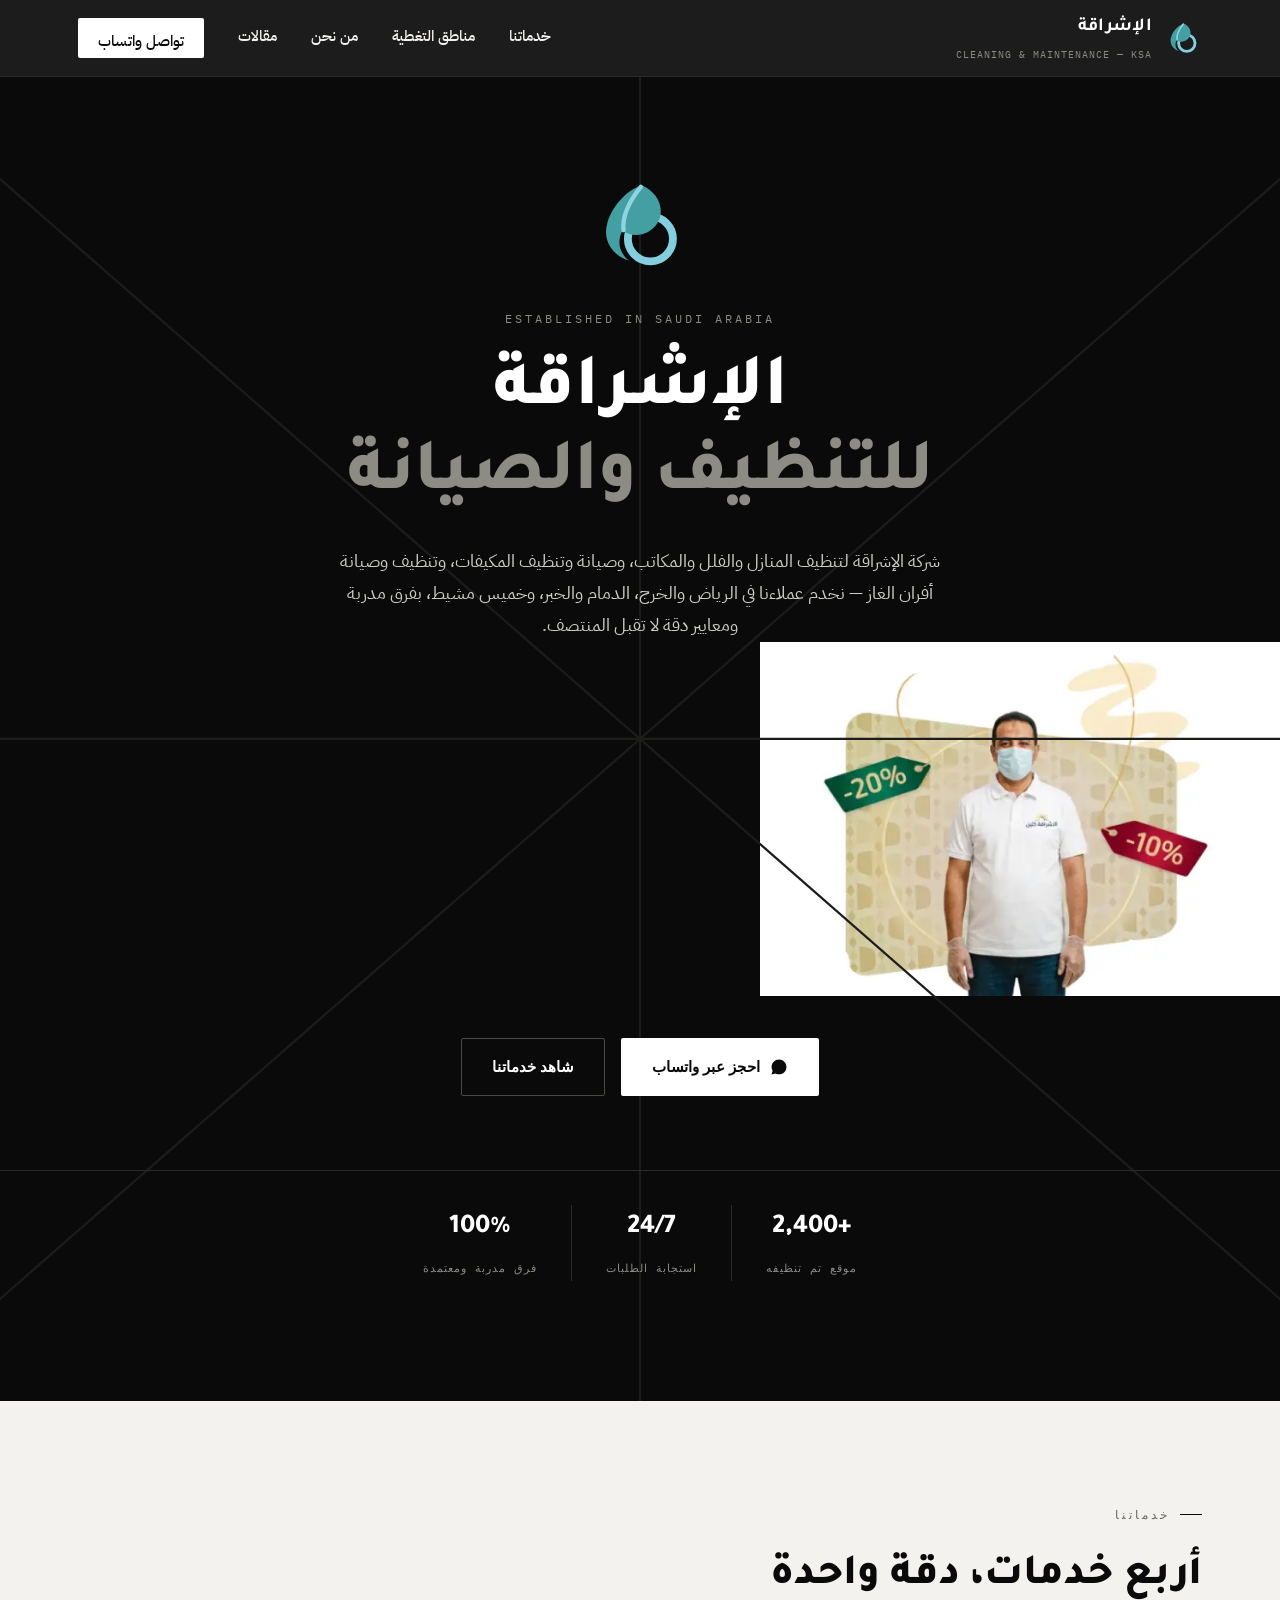
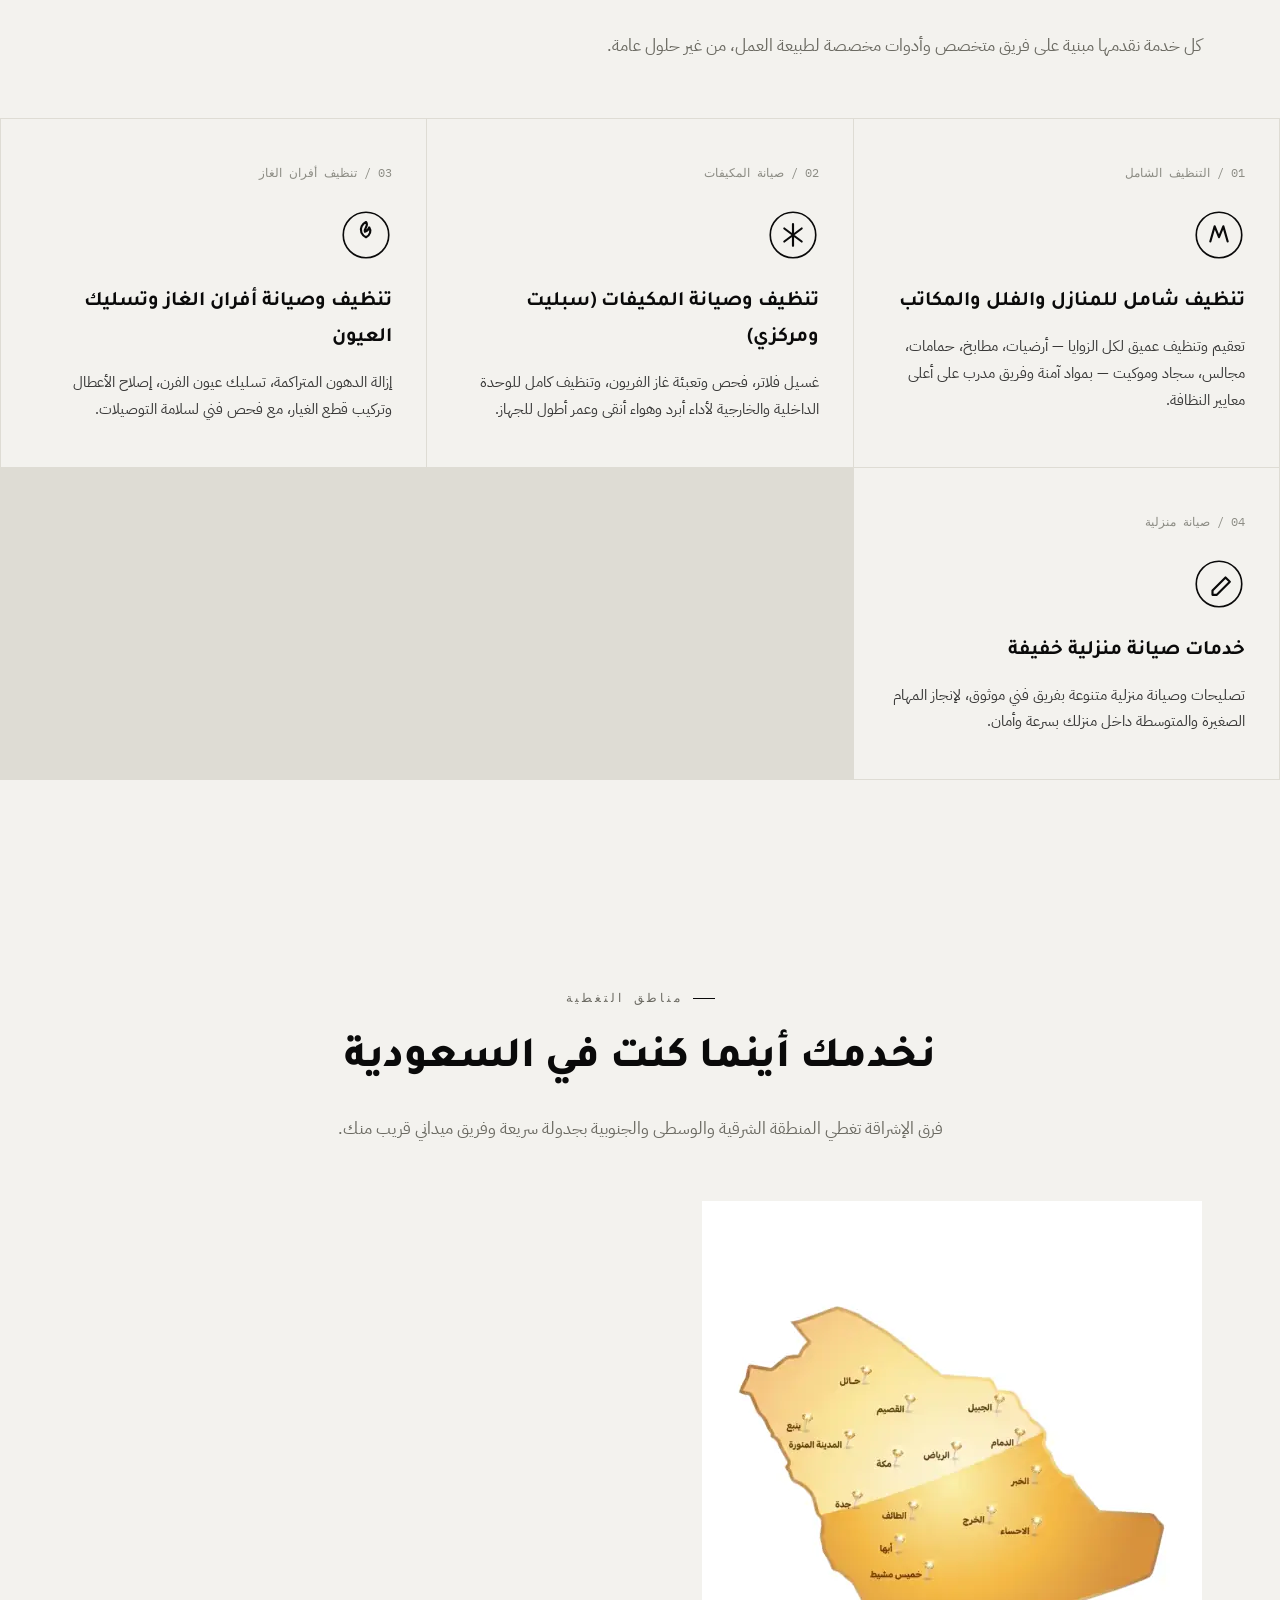
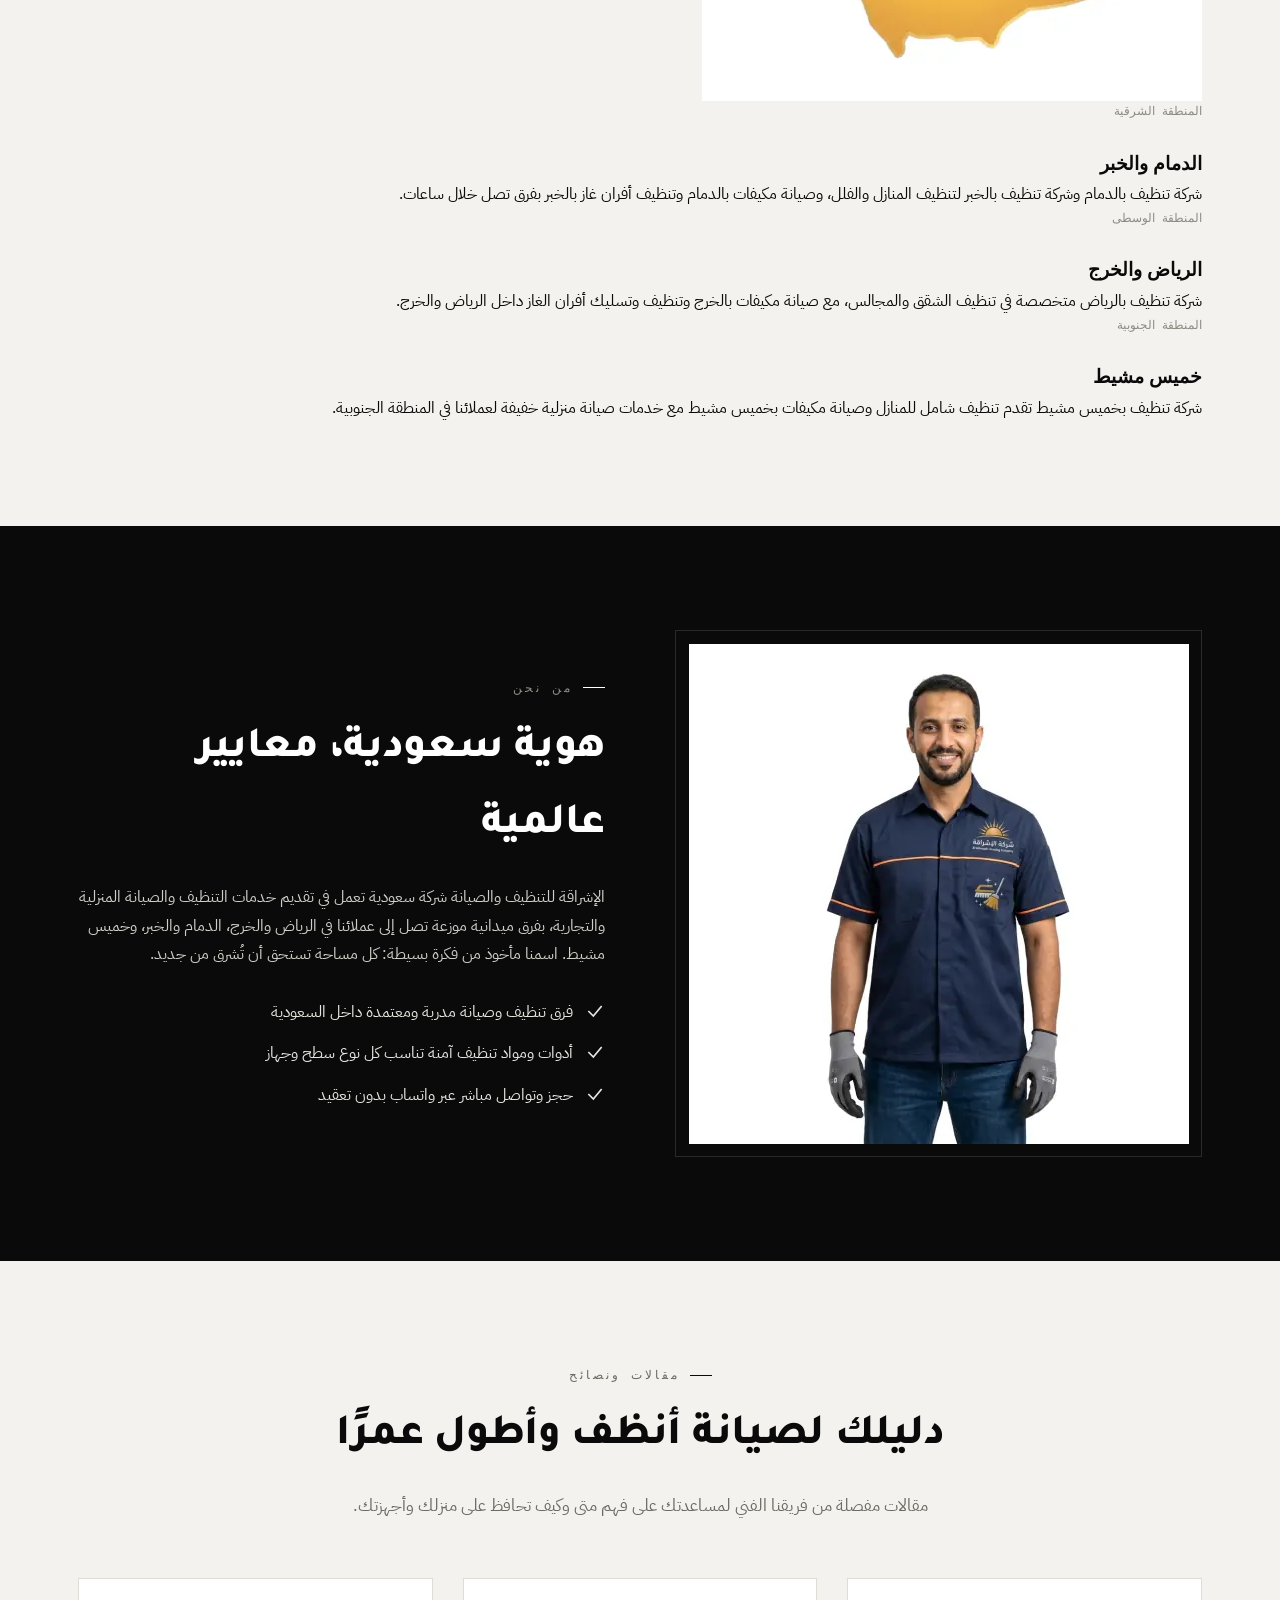
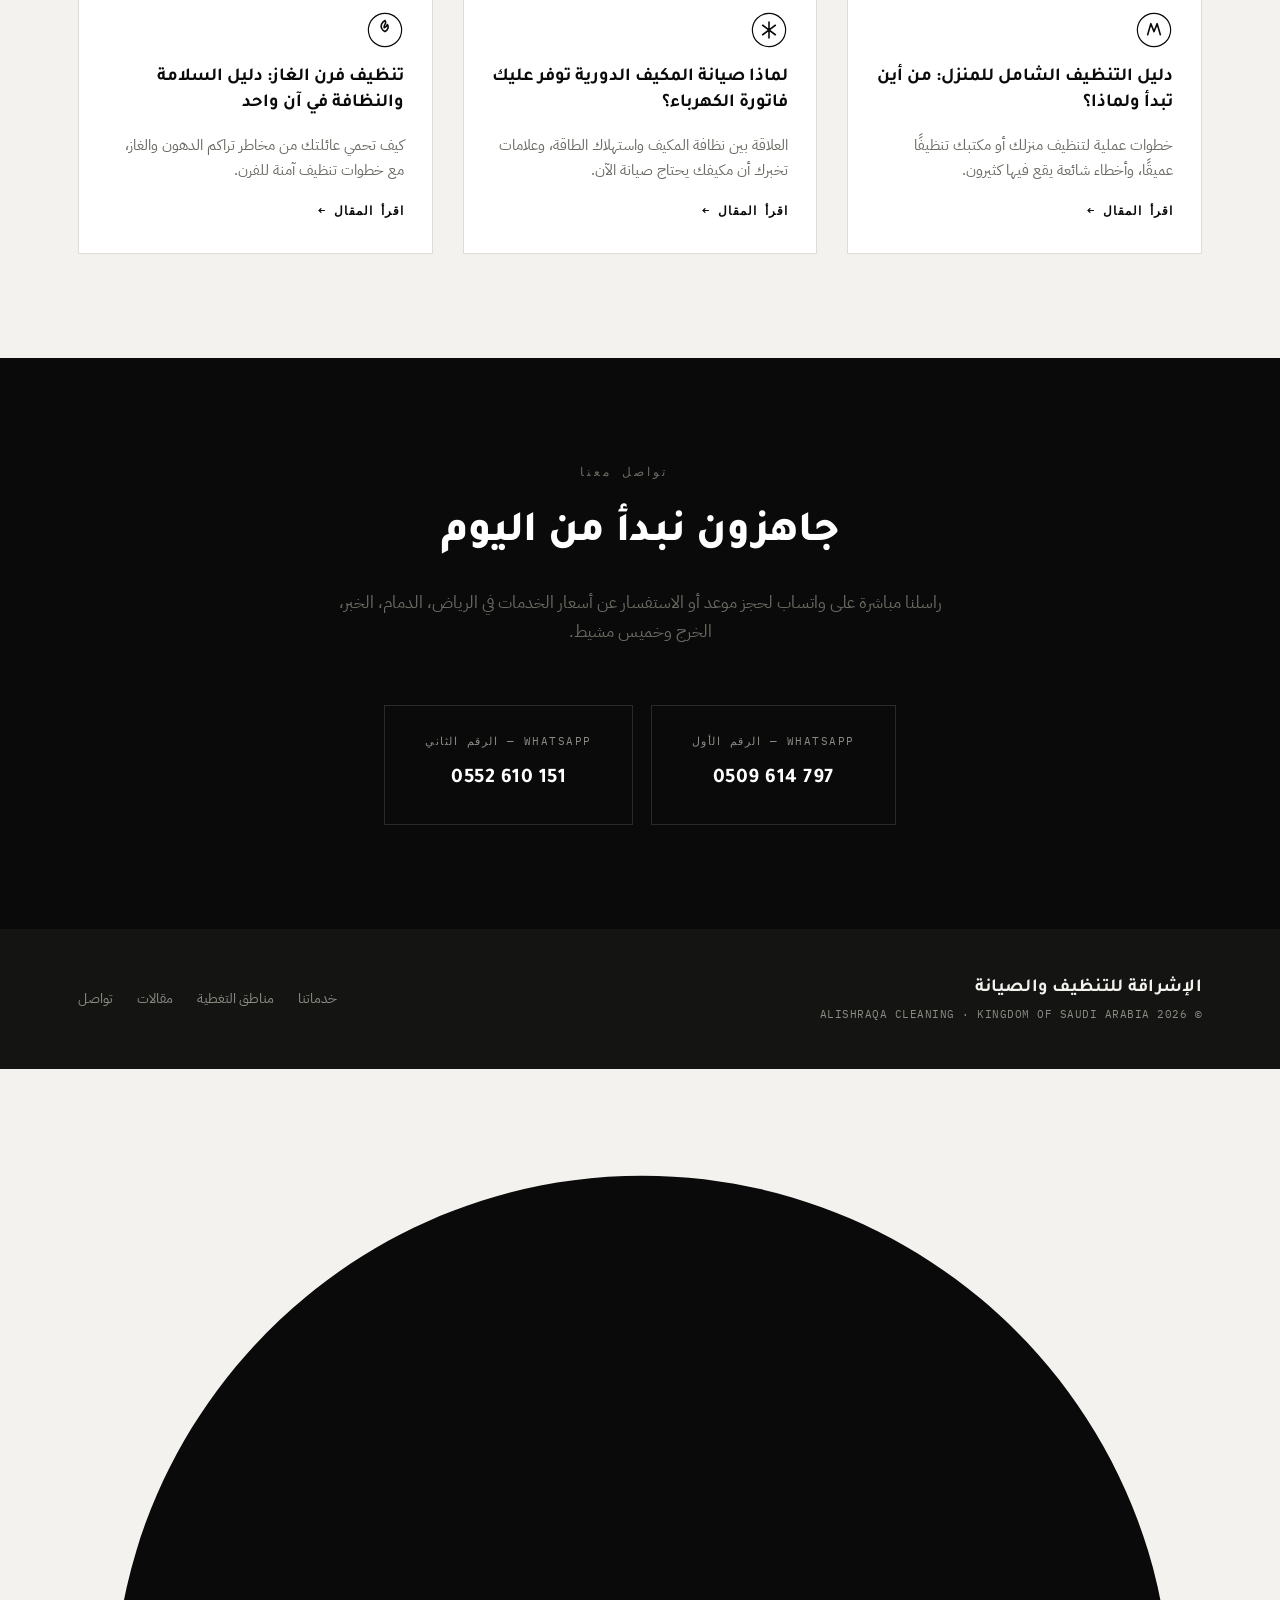
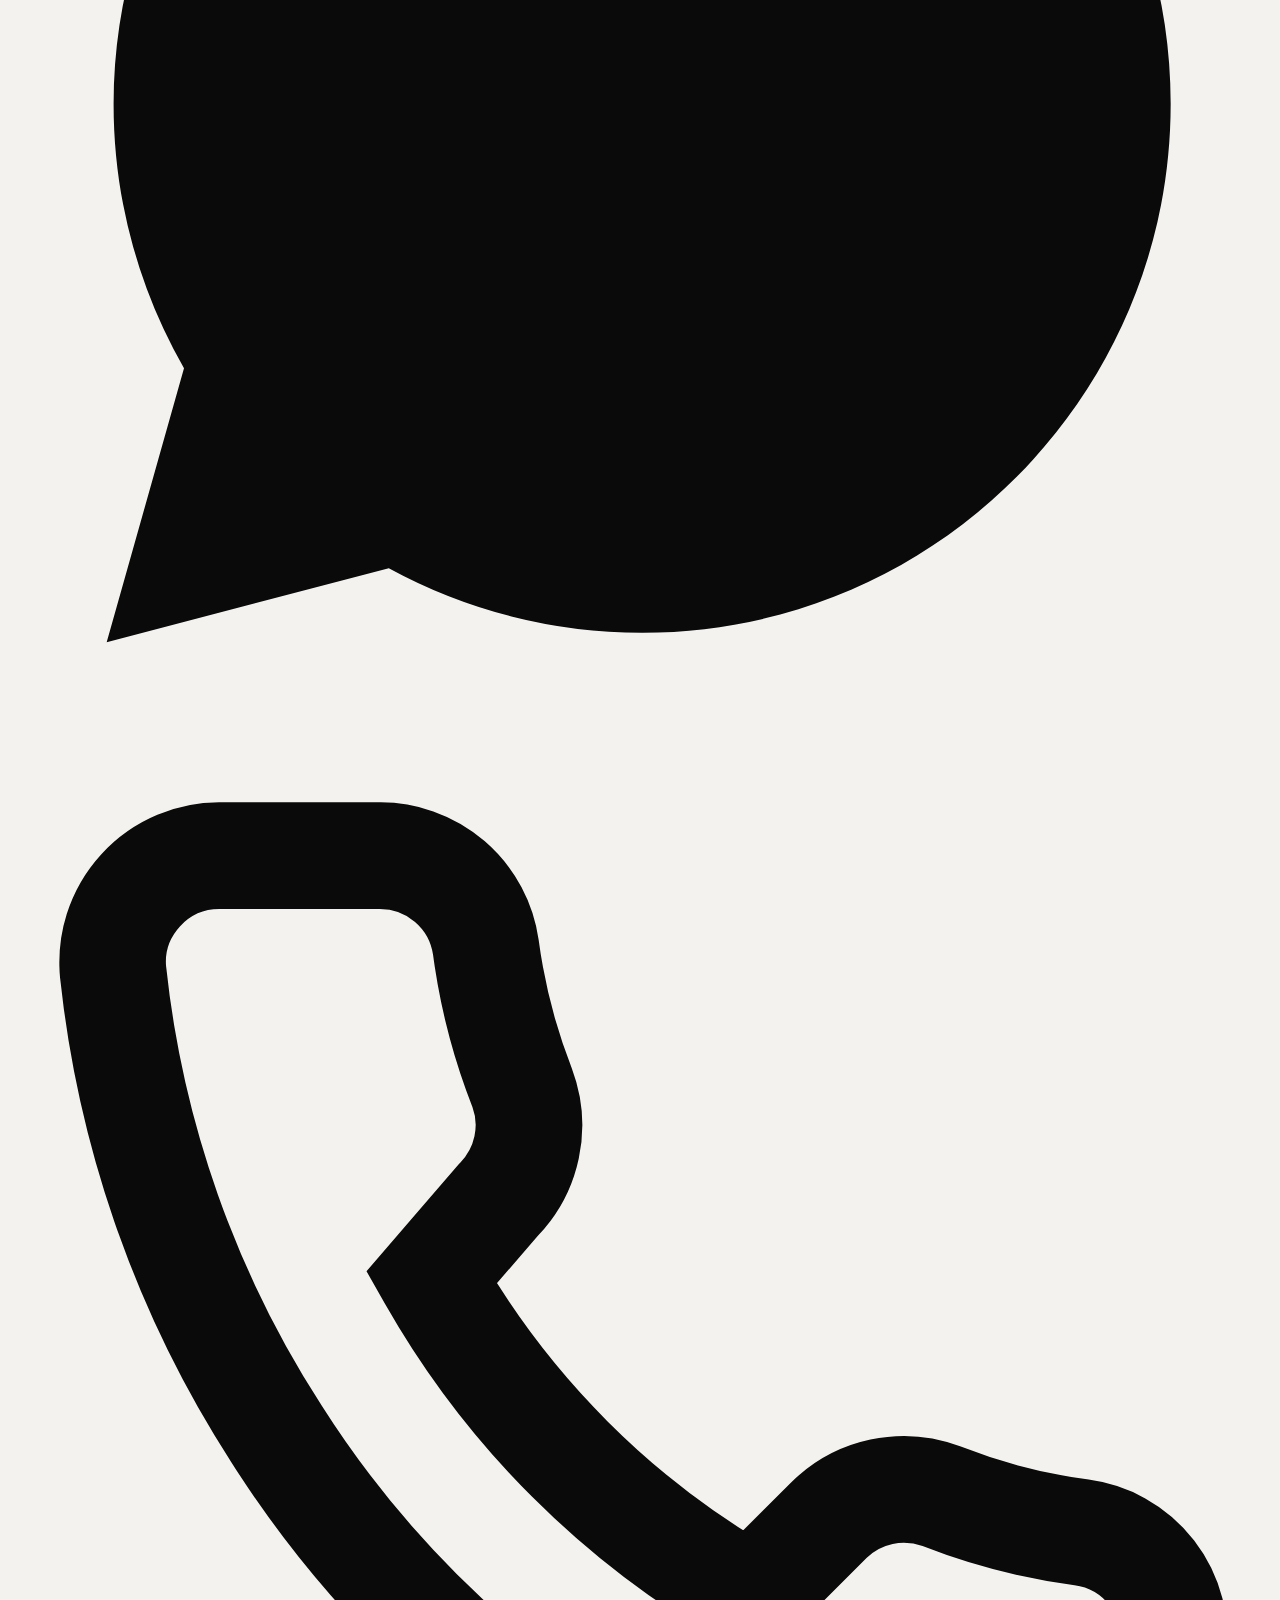
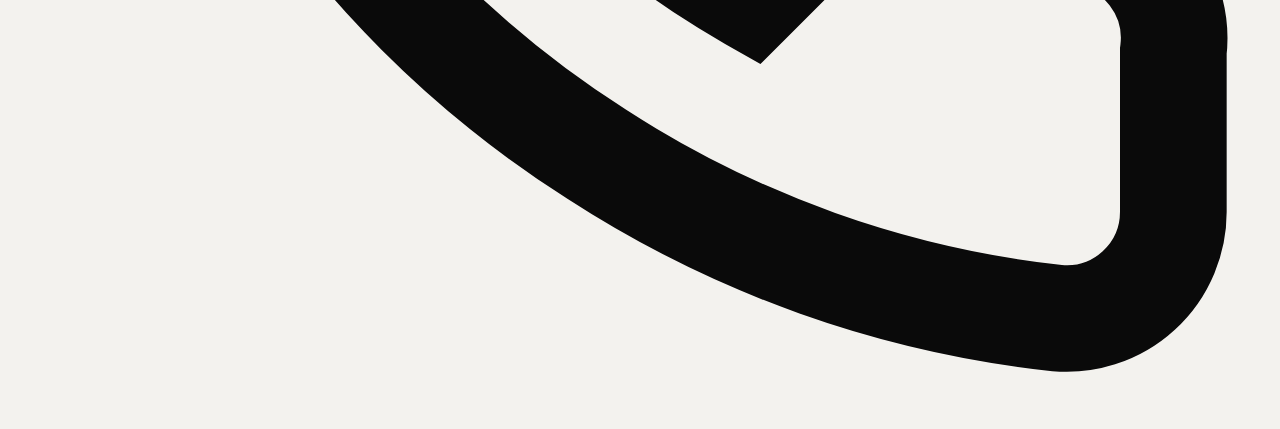
==== commit fa9f14f9: "تحديث الصفحة الرئيسية: صور جديدة، سيو محلي، قسم مناطق التغطية" ====
--- a/index.html
+++ b/index.html
@@ -3,19 +3,19 @@
 <head>
 <meta charset="UTF-8" />
 <meta name="viewport" content="width=device-width, initial-scale=1.0" />
-<title>الإشراقة للتنظيف والصيانة | تنظيف شامل وصيانة مكيفات وأفران بالسعودية</title>
-<meta name="description" content="الإشراقة للتنظيف والصيانة، شركة سعودية متخصصة في التنظيف الشامل للمنازل والمكاتب، وصيانة وتنظيف المكيفات، وتنظيف أفران الغاز. خدمة سريعة وجودة موثوقة." />
+<title>الإشراقة | تنظيف منازل وصيانة مكيفات بالرياض والدمام</title>
+<meta name="description" content="شركة الإشراقة لتنظيف المنازل والفلل وصيانة المكيفات وأفران الغاز في الرياض والدمام والخبر والخرج وخميس مشيط. اتصل أو راسلنا واتساب لحجز فوري." />
 <meta name="robots" content="index, follow" />
 <meta name="author" content="الإشراقة للتنظيف والصيانة" />
-<meta name="keywords" content="شركة تنظيف, تنظيف منازل, صيانة مكيفات, تنظيف مكيفات, تنظيف افران غاز, شركة تنظيف السعودية, الإشراقة للتنظيف" />
+<meta name="keywords" content="شركة تنظيف بالرياض, شركة تنظيف بالدمام, تنظيف منازل بالخبر, صيانة مكيفات بالخرج, شركة تنظيف بخميس مشيط, تنظيف فلل ومجالس, غسيل سجاد وموكيت, صيانة مكيفات سبليت ومركزي, تعبئة فريون, تنظيف وتسليك أفران الغاز, صيانة منزلية خفيفة" />
 <meta property="og:title" content="الإشراقة للتنظيف والصيانة" />
-<meta property="og:description" content="تنظيف شامل، صيانة وتنظيف مكيفات، وتنظيف أفران الغاز — خدمات احترافية في جميع أنحاء السعودية." />
+<meta property="og:description" content="تنظيف شامل، صيانة وتنظيف مكيفات، وتنظيف أفران الغاز — في الرياض والدمام والخبر والخرج وخميس مشيط." />
 <meta property="og:type" content="website" />
-<meta property="og:image" content="logo.svg" />
-<meta property="og:url" content="https://alishraqa-clean.github.io/" />
+<meta property="og:image" content="https://riorioriorio000000-debug.github.io/neo-syntax-portfolio/logo.svg" />
+<meta property="og:url" content="https://riorioriorio000000-debug.github.io/neo-syntax-portfolio/" />
 <meta property="og:locale" content="ar_SA" />
 <meta name="twitter:card" content="summary" />
-<link rel="canonical" href="https://alishraqa-clean.github.io/" />
+<link rel="canonical" href="https://riorioriorio000000-debug.github.io/neo-syntax-portfolio/" />
 <link rel="icon" type="image/svg+xml" href="logo.svg" />
 <link rel="preconnect" href="https://fonts.googleapis.com" />
 <link rel="preconnect" href="https://fonts.gstatic.com" crossorigin />
@@ -26,9 +26,15 @@
   "@context": "https://schema.org",
   "@type": "LocalBusiness",
   "name": "الإشراقة للتنظيف والصيانة",
-  "image": "logo.svg",
-  "description": "شركة سعودية متخصصة في التنظيف الشامل للمنازل والمكاتب، وصيانة وتنظيف المكيفات، وتنظيف أفران الغاز.",
-  "areaServed": "SA",
+  "image": "https://riorioriorio000000-debug.github.io/neo-syntax-portfolio/logo.svg",
+  "description": "شركة سعودية متخصصة في التنظيف الشامل للمنازل والمكاتب، وصيانة وتنظيف المكيفات، وتنظيف وصيانة أفران الغاز.",
+  "areaServed": [
+    {"@type":"City","name":"الدمام"},
+    {"@type":"City","name":"الخبر"},
+    {"@type":"City","name":"الرياض"},
+    {"@type":"City","name":"الخرج"},
+    {"@type":"City","name":"خميس مشيط"}
+  ],
   "telephone": ["+966509614797", "+966552610151"],
   "address": {
     "@type": "PostalAddress",
@@ -43,10 +49,11 @@
   <div class="wrap">
     <a href="#top" class="brand">
       <img src="logo.svg" alt="شعار الإشراقة للتنظيف والصيانة" width="38" height="38" />
-      <span class="brand-text">الإشراقة<span>CLEANING &amp; MAINTENANCE — KSA</span></span>
+      <span class="brand-text dust-hover">الإشراقة<span>CLEANING &amp; MAINTENANCE — KSA</span></span>
     </a>
     <div class="nav-links" id="navLinks">
       <a href="#services">خدماتنا</a>
+      <a href="#coverage">مناطق التغطية</a>
       <a href="#about">من نحن</a>
       <a href="#articles">مقالات</a>
       <a href="#contact" class="nav-cta">تواصل واتساب</a>
@@ -69,10 +76,12 @@
     </svg>
   </div>
 
-  <img src="logo.svg" alt="شعار الإشراقة" class="hero-mark" width="104" height="104" />
+  <img src="logo.svg" alt="شعار الإشراقة" class="hero-mark dust-hover" width="104" height="104" />
   <div class="hero-eyebrow">ESTABLISHED IN SAUDI ARABIA</div>
-  <h1>الإشراقة<br /><em>للتنظيف والصيانة</em></h1>
-  <p class="lead">نمنح مساحتك بريقًا جديدًا — تنظيف شامل للمنازل والمكاتب، وصيانة وتنظيف احترافي للمكيفات وأفران الغاز، بمعايير دقة لا تقبل المنتصف.</p>
+  <h1 class="dust-hover">الإشراقة<br /><em>للتنظيف والصيانة</em></h1>
+  <p class="lead">شركة الإشراقة لتنظيف المنازل والفلل والمكاتب، وصيانة وتنظيف المكيفات، وتنظيف وصيانة أفران الغاز — نخدم عملاءنا في الرياض والخرج، الدمام والخبر، وخميس مشيط، بفرق مدربة ومعايير دقة لا تقبل المنتصف.</p>
+
+  <img src="[data-uri]" alt="فني الإشراقة مع عروض خصم على خدمات التنظيف والصيانة" class="hero-promo tilt" width="520" loading="lazy" />
 
   <div class="hero-actions">
     <a class="btn btn-solid" href="https://wa.me/966509614797" target="_blank" rel="noopener">
@@ -93,40 +102,81 @@
   <div class="wrap">
     <div class="head">
       <div class="eyebrow">خدماتنا</div>
-      <h2>ثلاث خدمات، دقة واحدة</h2>
+      <h2>أربع خدمات، دقة واحدة</h2>
       <p>كل خدمة نقدمها مبنية على فريق متخصص وأدوات مخصصة لطبيعة العمل، من غير حلول عامة.</p>
     </div>
   </div>
 
   <div class="services-grid">
-    <div class="service-card">
+    <div class="service-card tilt">
       <span class="service-num">01 / التنظيف الشامل</span>
       <svg class="icon" viewBox="0 0 48 48" fill="none">
         <circle class="icon-ray" cx="24" cy="24" r="21" stroke-width="1.5"/>
         <path class="icon-ray" d="M16 30l4-14 4 10 4-10 4 14" stroke-width="2" stroke-linecap="round" stroke-linejoin="round"/>
       </svg>
-      <h3>تنظيف شامل للمنازل والمكاتب</h3>
-      <p>تعقيم وتنظيف عميق لكل الزوايا — أرضيات، مطابخ، حمامات، مفروشات — بمواد آمنة وفريق مدرب على أعلى معايير النظافة.</p>
-    </div>
-
-    <div class="service-card">
+      <h3>تنظيف شامل للمنازل والفلل والمكاتب</h3>
+      <p>تعقيم وتنظيف عميق لكل الزوايا — أرضيات، مطابخ، حمامات، مجالس، سجاد وموكيت — بمواد آمنة وفريق مدرب على أعلى معايير النظافة.</p>
+    </div>
+
+    <div class="service-card tilt">
       <span class="service-num">02 / صيانة المكيفات</span>
       <svg class="icon" viewBox="0 0 48 48" fill="none">
         <circle class="icon-ray" cx="24" cy="24" r="21" stroke-width="1.5"/>
         <path class="icon-ray" d="M24 14v20M16 18l16 12M32 18L16 30" stroke-width="2" stroke-linecap="round"/>
       </svg>
-      <h3>تنظيف وصيانة المكيفات</h3>
-      <p>غسيل فلاتر، فحص غاز التبريد، وتنظيف كامل للوحدة الداخلية والخارجية لأداء أبرد وهواء أنقى وعمر أطول للجهاز.</p>
-    </div>
-
-    <div class="service-card">
+      <h3>تنظيف وصيانة المكيفات (سبليت ومركزي)</h3>
+      <p>غسيل فلاتر، فحص وتعبئة غاز الفريون، وتنظيف كامل للوحدة الداخلية والخارجية لأداء أبرد وهواء أنقى وعمر أطول للجهاز.</p>
+    </div>
+
+    <div class="service-card tilt">
       <span class="service-num">03 / تنظيف أفران الغاز</span>
       <svg class="icon" viewBox="0 0 48 48" fill="none">
         <circle class="icon-ray" cx="24" cy="24" r="21" stroke-width="1.5"/>
         <path class="icon-ray" d="M24 12c3 4-2 5-1 9 3-1 4-4 4-4 2 3 1 7-3 9-4-2-6-6-4-10 1-2 2-3 4-4Z" stroke-width="2" stroke-linejoin="round"/>
       </svg>
-      <h3>تنظيف وصيانة أفران الغاز</h3>
-      <p>إزالة الدهون المتراكمة وتعقيم الشعلات والفرن الداخلي، مع فحص فني لسلامة التوصيلات وضمان الأمان أثناء الاستخدام.</p>
+      <h3>تنظيف وصيانة أفران الغاز وتسليك العيون</h3>
+      <p>إزالة الدهون المتراكمة، تسليك عيون الفرن، إصلاح الأعطال وتركيب قطع الغيار، مع فحص فني لسلامة التوصيلات.</p>
+    </div>
+
+    <div class="service-card tilt">
+      <span class="service-num">04 / صيانة منزلية</span>
+      <svg class="icon" viewBox="0 0 48 48" fill="none">
+        <circle class="icon-ray" cx="24" cy="24" r="21" stroke-width="1.5"/>
+        <path class="icon-ray" d="M18 30l12-12 4 4-12 12H18v-4Z" stroke-width="2" stroke-linejoin="round" stroke-linecap="round"/>
+      </svg>
+      <h3>خدمات صيانة منزلية خفيفة</h3>
+      <p>تصليحات وصيانة منزلية متنوعة بفريق فني موثوق، لإنجاز المهام الصغيرة والمتوسطة داخل منزلك بسرعة وأمان.</p>
+    </div>
+  </div>
+</section>
+
+<section id="coverage" class="coverage">
+  <div class="coverage-bg" aria-hidden="true"></div>
+  <div class="wrap">
+    <div class="head center">
+      <div class="eyebrow">مناطق التغطية</div>
+      <h2>نخدمك أينما كنت في السعودية</h2>
+      <p>فرق الإشراقة تغطي المنطقة الشرقية والوسطى والجنوبية بجدولة سريعة وفريق ميداني قريب منك.</p>
+    </div>
+    <div class="coverage-grid">
+      <img src="[data-uri]" alt="خريطة مناطق تغطية الإشراقة في السعودية" class="coverage-map tilt" loading="lazy" />
+      <div class="coverage-list">
+        <div class="coverage-item">
+          <span class="service-num">المنطقة الشرقية</span>
+          <h3>الدمام والخبر</h3>
+          <p>شركة تنظيف بالدمام وشركة تنظيف بالخبر لتنظيف المنازل والفلل، وصيانة مكيفات بالدمام وتنظيف أفران غاز بالخبر بفرق تصل خلال ساعات.</p>
+        </div>
+        <div class="coverage-item">
+          <span class="service-num">المنطقة الوسطى</span>
+          <h3>الرياض والخرج</h3>
+          <p>شركة تنظيف بالرياض متخصصة في تنظيف الشقق والمجالس، مع صيانة مكيفات بالخرج وتنظيف وتسليك أفران الغاز داخل الرياض والخرج.</p>
+        </div>
+        <div class="coverage-item">
+          <span class="service-num">المنطقة الجنوبية</span>
+          <h3>خميس مشيط</h3>
+          <p>شركة تنظيف بخميس مشيط تقدم تنظيف شامل للمنازل وصيانة مكيفات بخميس مشيط مع خدمات صيانة منزلية خفيفة لعملائنا في المنطقة الجنوبية.</p>
+        </div>
+      </div>
     </div>
   </div>
 </section>
@@ -134,26 +184,12 @@
 <section class="about" id="about">
   <div class="wrap">
     <div class="about-visual">
-      <svg viewBox="0 0 200 200" fill="none">
-        <circle cx="100" cy="100" r="98" stroke="#2a2a26" stroke-width="1"/>
-        <circle cx="100" cy="100" r="42" stroke="#ffffff" stroke-width="2"/>
-        <circle cx="100" cy="100" r="14" fill="#ffffff"/>
-        <g stroke="#ffffff" stroke-width="2.4" stroke-linecap="round">
-          <line x1="100" y1="18" x2="100" y2="40"/>
-          <line x1="100" y1="160" x2="100" y2="182"/>
-          <line x1="18" y1="100" x2="40" y2="100"/>
-          <line x1="160" y1="100" x2="182" y2="100"/>
-          <line x1="42" y1="42" x2="58" y2="58"/>
-          <line x1="142" y1="142" x2="158" y2="158"/>
-          <line x1="158" y1="42" x2="142" y2="58"/>
-          <line x1="58" y1="142" x2="42" y2="158"/>
-        </g>
-      </svg>
+      <img src="[data-uri]" alt="فني معتمد من فريق الإشراقة للتنظيف والصيانة" class="tilt" loading="lazy" />
     </div>
     <div class="about-copy">
       <div class="eyebrow">من نحن</div>
       <h2>هوية سعودية، معايير عالمية</h2>
-      <p>الإشراقة للتنظيف والصيانة شركة سعودية تعمل في تقديم خدمات التنظيف والصيانة المنزلية والتجارية، بفرق ميدانية موزعة تصل إلى عملائنا في مختلف مناطق المملكة. اسمنا مأخوذ من فكرة بسيطة: كل مساحة تستحق أن تُشرق من جديد.</p>
+      <p>الإشراقة للتنظيف والصيانة شركة سعودية تعمل في تقديم خدمات التنظيف والصيانة المنزلية والتجارية، بفرق ميدانية موزعة تصل إلى عملائنا في الرياض والخرج، الدمام والخبر، وخميس مشيط. اسمنا مأخوذ من فكرة بسيطة: كل مساحة تستحق أن تُشرق من جديد.</p>
       <ul class="about-list">
         <li>
           <svg viewBox="0 0 24 24" fill="none" stroke="currentColor" stroke-width="2"><path d="M4 12l6 6L20 6"/></svg>
@@ -181,19 +217,19 @@
     </div>
 
     <div class="articles-grid">
-      <a class="article-card" href="article-tanzeef-shamel.html">
+      <a class="article-card tilt" href="article-tanzeef-shamel.html">
         <svg class="icon" viewBox="0 0 48 48" fill="none"><circle cx="24" cy="24" r="21" stroke="currentColor" stroke-width="1.5"/><path d="M16 30l4-14 4 10 4-10 4 14" stroke="currentColor" stroke-width="2" stroke-linecap="round" stroke-linejoin="round"/></svg>
         <h3>دليل التنظيف الشامل للمنزل: من أين تبدأ ولماذا؟</h3>
         <p>خطوات عملية لتنظيف منزلك أو مكتبك تنظيفًا عميقًا، وأخطاء شائعة يقع فيها كثيرون.</p>
         <span class="read">اقرأ المقال ←</span>
       </a>
-      <a class="article-card" href="article-sianat-mokayifat.html">
+      <a class="article-card tilt" href="article-sianat-mokayifat.html">
         <svg class="icon" viewBox="0 0 48 48" fill="none"><circle cx="24" cy="24" r="21" stroke="currentColor" stroke-width="1.5"/><path d="M24 14v20M16 18l16 12M32 18L16 30" stroke="currentColor" stroke-width="2" stroke-linecap="round"/></svg>
         <h3>لماذا صيانة المكيف الدورية توفر عليك فاتورة الكهرباء؟</h3>
         <p>العلاقة بين نظافة المكيف واستهلاك الطاقة، وعلامات تخبرك أن مكيفك يحتاج صيانة الآن.</p>
         <span class="read">اقرأ المقال ←</span>
       </a>
-      <a class="article-card" href="article-tanzeef-afran.html">
+      <a class="article-card tilt" href="article-tanzeef-afran.html">
         <svg class="icon" viewBox="0 0 48 48" fill="none"><circle cx="24" cy="24" r="21" stroke="currentColor" stroke-width="1.5"/><path d="M24 12c3 4-2 5-1 9 3-1 4-4 4-4 2 3 1 7-3 9-4-2-6-6-4-10 1-2 2-3 4-4Z" stroke="currentColor" stroke-width="2" stroke-linejoin="round"/></svg>
         <h3>تنظيف فرن الغاز: دليل السلامة والنظافة في آن واحد</h3>
         <p>كيف تحمي عائلتك من مخاطر تراكم الدهون والغاز، مع خطوات تنظيف آمنة للفرن.</p>
@@ -204,11 +240,12 @@
 </section>
 
 <section class="contact" id="contact">
+  <div class="contact-bg" aria-hidden="true"></div>
   <div class="wrap">
     <div class="head center">
       <div class="eyebrow">تواصل معنا</div>
       <h2>جاهزون نبدأ من اليوم</h2>
-      <p>راسلنا مباشرة على واتساب لحجز موعد أو الاستفسار عن أسعار الخدمات.</p>
+      <p>راسلنا مباشرة على واتساب لحجز موعد أو الاستفسار عن أسعار الخدمات في الرياض، الدمام، الخبر، الخرج وخميس مشيط.</p>
     </div>
     <div class="wa-buttons">
       <a class="wa-card" href="https://wa.me/966509614797" target="_blank" rel="noopener">
@@ -231,11 +268,21 @@
     </div>
     <div class="footer-links">
       <a href="#services">خدماتنا</a>
+      <a href="#coverage">مناطق التغطية</a>
       <a href="#articles">مقالات</a>
       <a href="#contact">تواصل</a>
     </div>
   </div>
 </footer>
+
+<div class="floating-contact">
+  <a class="float-btn whatsapp" href="https://wa.me/966509614797" target="_blank" rel="noopener" aria-label="تواصل واتساب">
+    <svg viewBox="0 0 24 24" fill="currentColor"><path d="M12.04 2C6.58 2 2.13 6.45 2.13 11.91c0 1.75.46 3.45 1.32 4.95L2 22l5.29-1.39a9.9 9.9 0 0 0 4.75 1.21h.01c5.46 0 9.9-4.45 9.9-9.91C21.96 6.45 17.5 2 12.04 2Z"/></svg>
+  </a>
+  <a class="float-btn call" href="tel:+966509614797" aria-label="اتصل الآن">
+    <svg viewBox="0 0 24 24" fill="none" stroke="currentColor" stroke-width="2"><path d="M22 16.92v3a2 2 0 0 1-2.18 2 19.8 19.8 0 0 1-8.63-3.07 19.5 19.5 0 0 1-6-6 19.8 19.8 0 0 1-3.07-8.67A2 2 0 0 1 4.11 2h3a2 2 0 0 1 2 1.72c.12.9.35 1.79.68 2.63a2 2 0 0 1-.45 2.11L8.09 9.91a16 16 0 0 0 6 6l1.45-1.45a2 2 0 0 1 2.11-.45c.84.33 1.73.56 2.63.68A2 2 0 0 1 22 16.92Z"/></svg>
+  </a>
+</div>
 
 <script src="script.js"></script>
 </body>
--- a/style.css
+++ b/style.css
@@ -1,95 +1,259 @@
+/* ===== Design Tokens ===== */
 :root{
-  --obsidian:#0A0A0B;--cyan:#00F5FF;--grey:#A1A1AA;--green:#00FF41;
-  --panel:rgba(255,255,255,0.03);--border:rgba(255,255,255,0.08);
-}
-*{margin:0;padding:0;box-sizing:border-box}
-html{scroll-behavior:smooth}
-body{background:var(--obsidian);color:#E4E4E7;font-family:'Inter',system-ui,sans-serif;line-height:1.6;overflow-x:hidden;min-height:100vh}
-::selection{background:var(--cyan);color:var(--obsidian)}
-a{color:inherit;text-decoration:none}
-.grid-bg{position:fixed;inset:0;background-image:linear-gradient(rgba(255,255,255,.025) 1px,transparent 1px),linear-gradient(90deg,rgba(255,255,255,.025) 1px,transparent 1px);background-size:48px 48px;pointer-events:none;z-index:0}
-.cursor-glow{position:fixed;width:500px;height:500px;border-radius:50%;background:radial-gradient(circle,rgba(0,245,255,.06),transparent 70%);pointer-events:none;z-index:1;transform:translate(-50%,-50%);transition:opacity .3s}
-
-.nav{position:fixed;top:0;left:0;right:0;z-index:50;display:flex;justify-content:space-between;align-items:center;padding:18px 40px;background:rgba(10,10,11,.7);backdrop-filter:blur(12px);border-bottom:1px solid var(--border)}
-.nav-brand{font-family:'IBM Plex Mono',monospace;color:var(--cyan);font-weight:600;font-size:15px;letter-spacing:-.5px}
-.nav-links{display:flex;gap:28px;font-family:'IBM Plex Mono',monospace;font-size:13px}
-.nav-links a{color:var(--grey);transition:color .2s}
-.nav-links a:hover{color:var(--cyan)}
-
-.hero{position:relative;z-index:2;min-height:100vh;display:flex;align-items:center;justify-content:center;text-align:center;padding:120px 24px 80px;overflow:hidden}
-.hero-bg-stats{position:absolute;inset:0;display:flex;align-items:center;justify-content:center;font-family:'IBM Plex Mono',monospace;font-weight:700;font-size:clamp(80px,22vw,320px);color:transparent;-webkit-text-stroke:1px rgba(255,255,255,.04);pointer-events:none;user-select:none;line-height:1}
-.hero-content{position:relative;z-index:2;max-width:900px}
-.hero-tag{font-family:'IBM Plex Mono',monospace;color:var(--cyan);font-size:13px;letter-spacing:2px;margin-bottom:24px}
-.hero-name{font-family:'IBM Plex Mono',monospace;font-size:clamp(48px,9vw,120px);font-weight:700;line-height:.95;letter-spacing:-3px;background:linear-gradient(180deg,#fff 0%,#A1A1AA 100%);-webkit-background-clip:text;-webkit-text-fill-color:transparent;background-clip:text;margin-bottom:24px}
-.hero-bio{color:var(--grey);font-size:clamp(15px,2vw,19px);max-width:620px;margin:0 auto 48px}
-.hero-metrics{display:flex;flex-wrap:wrap;justify-content:center;gap:48px;margin-bottom:48px}
-.metric{display:flex;flex-direction:column;align-items:center}
-.metric-num{font-family:'IBM Plex Mono',monospace;font-size:clamp(36px,5vw,56px);font-weight:700;color:var(--cyan);line-height:1}
-.metric-label{font-family:'IBM Plex Mono',monospace;font-size:11px;color:var(--grey);letter-spacing:1.5px;margin-top:8px}
-.hero-cta{display:flex;gap:16px;justify-content:center;flex-wrap:wrap}
-.btn-primary{font-family:'IBM Plex Mono',monospace;background:var(--cyan);color:var(--obsidian);padding:14px 28px;border-radius:4px;font-weight:600;font-size:14px;transition:all .25s;box-shadow:0 0 30px rgba(0,245,255,.3)}
-.btn-primary:hover{box-shadow:0 0 50px rgba(0,245,255,.6);transform:translateY(-2px)}
-.btn-ghost{font-family:'IBM Plex Mono',monospace;border:1px solid var(--border);color:#fff;padding:14px 28px;border-radius:4px;font-size:14px;transition:all .25s}
-.btn-ghost:hover{border-color:var(--cyan);color:var(--cyan)}
-.scroll-hint{position:absolute;bottom:32px;left:50%;transform:translateX(-50%);font-family:'IBM Plex Mono',monospace;font-size:11px;color:var(--grey);letter-spacing:2px;animation:bob 2s infinite}
-@keyframes bob{0%,100%{transform:translate(-50%,0)}50%{transform:translate(-50%,8px)}}
-
-.activity-strip{position:relative;z-index:2;border-top:1px solid var(--border);border-bottom:1px solid var(--border);padding:24px 0;overflow:hidden;background:rgba(255,255,255,.015)}
-.strip-label{font-family:'IBM Plex Mono',monospace;color:var(--green);font-size:12px;padding:0 40px 16px}
-.strip-track{display:flex;gap:12px;padding:0 40px;overflow-x:auto;scrollbar-width:none}
-.strip-track::-webkit-scrollbar{display:none}
-.activity-item{flex:0 0 auto;font-family:'IBM Plex Mono',monospace;font-size:12px;color:var(--grey);padding:8px 14px;border:1px solid var(--border);border-radius:4px;background:var(--panel);white-space:nowrap}
-.activity-item .ev-type{color:var(--cyan)}
-
-.forge{position:relative;z-index:2;padding:120px 0 100px}
-.section-head{padding:0 40px;margin-bottom:48px;max-width:1200px}
-.section-index{font-family:'IBM Plex Mono',monospace;color:var(--cyan);font-size:13px}
-.section-title{font-family:'IBM Plex Mono',monospace;font-size:clamp(36px,6vw,72px);font-weight:700;letter-spacing:-2px;margin:8px 0 12px}
-.section-sub{color:var(--grey);font-size:16px}
-.repo-gallery{display:flex;gap:24px;padding:0 40px 24px;overflow-x:auto;scroll-snap-type:x mandatory;scrollbar-width:thin;scrollbar-color:var(--cyan) transparent}
-.repo-gallery::-webkit-scrollbar{height:6px}
-.repo-gallery::-webkit-scrollbar-thumb{background:var(--cyan);border-radius:3px}
-.repo-card{flex:0 0 380px;scroll-snap-align:start;background:var(--panel);border:1px solid var(--border);border-radius:8px;padding:28px;backdrop-filter:blur(8px);transition:all .3s;position:relative;overflow:hidden}
-.repo-card::before{content:'';position:absolute;top:0;left:0;right:0;height:2px;background:linear-gradient(90deg,transparent,var(--cyan),transparent);opacity:0;transition:opacity .3s}
-.repo-card:hover{border-color:rgba(0,245,255,.4);transform:translateY(-4px);box-shadow:0 20px 60px rgba(0,245,255,.08)}
-.repo-card:hover::before{opacity:1}
-.repo-name{font-family:'IBM Plex Mono',monospace;font-size:20px;font-weight:600;color:#fff;margin-bottom:8px;word-break:break-word}
-.repo-desc{color:var(--grey);font-size:14px;min-height:42px;margin-bottom:20px}
-.repo-lang-row{display:flex;align-items:center;gap:8px;margin-bottom:16px}
-.lang-dot{width:10px;height:10px;border-radius:50%}
-.repo-lang{font-family:'IBM Plex Mono',monospace;font-size:12px;color:var(--grey)}
-.repo-meta{display:flex;gap:20px;font-family:'IBM Plex Mono',monospace;font-size:12px;color:var(--grey);border-top:1px solid var(--border);padding-top:16px}
-.repo-meta span{display:flex;align-items:center;gap:6px}
-.repo-meta .star{color:var(--green)}
-.loading-dot{font-family:'IBM Plex Mono',monospace;color:var(--grey);padding:40px}
-
-.terminal-section{position:relative;z-index:2;padding:100px 40px}
-.terminal{max-width:760px;margin:0 auto;background:#08080A;border:1px solid var(--border);border-radius:8px;overflow:hidden;box-shadow:0 30px 80px rgba(0,0,0,.5)}
-.terminal-bar{display:flex;align-items:center;gap:8px;padding:12px 16px;background:rgba(255,255,255,.03);border-bottom:1px solid var(--border)}
-.dot{width:11px;height:11px;border-radius:50%}
-.dot.r{background:#FF5F57}.dot.y{background:#FEBC2E}.dot.g{background:#28C840}
-.term-title{margin-right:auto;font-family:'IBM Plex Mono',monospace;font-size:12px;color:var(--grey)}
-.terminal-body{padding:24px;font-family:'IBM Plex Mono',monospace;font-size:14px}
-.term-line{color:#E4E4E7;margin-bottom:12px}
-.prompt{color:var(--green)}.path{color:var(--cyan)}
-.typed{color:#fff}
-.term-output{color:var(--grey);white-space:pre-wrap;margin-bottom:20px;min-height:40px}
-.term-output .ok{color:var(--green)}.term-output .link{color:var(--cyan)}
-.term-commands{display:flex;gap:8px;flex-wrap:wrap;border-top:1px solid var(--border);padding-top:16px}
-.cmd-btn{font-family:'IBM Plex Mono',monospace;background:transparent;border:1px solid var(--border);color:var(--grey);padding:8px 14px;border-radius:4px;font-size:12px;cursor:pointer;transition:all .2s}
-.cmd-btn:hover{border-color:var(--cyan);color:var(--cyan);background:rgba(0,245,255,.05)}
-
-.footer{position:relative;z-index:2;border-top:1px solid var(--border);padding:40px;display:flex;justify-content:space-between;align-items:center;flex-wrap:wrap;gap:20px}
-.footer-brand{font-family:'IBM Plex Mono',monospace;font-size:13px;color:#fff;margin-bottom:6px}
-.footer-meta{font-family:'IBM Plex Mono',monospace;font-size:11px;color:var(--grey)}
-.footer-links{display:flex;gap:24px;font-family:'IBM Plex Mono',monospace;font-size:13px}
-.footer-links a{color:var(--grey);transition:color .2s}
-.footer-links a:hover{color:var(--cyan)}
-
-@media(max-width:640px){
-  .nav{padding:14px 20px}.nav-links{gap:16px;font-size:11px}
-  .hero{padding:100px 20px 60px}.hero-metrics{gap:28px}
-  .section-head,.strip-label,.repo-gallery,.footer{padding-left:20px;padding-right:20px}
-  .terminal-section{padding:80px 20px}
-  .repo-card{flex:0 0 300px;padding:22px}
+  --black:#0a0a0a;
+  --near-black:#141412;
+  --white:#ffffff;
+  --off-white:#f3f2ee;
+  --line:#2a2a26;
+  --line-light:#dedcd4;
+  --gray:#8c8c84;
+  --gray-light:#6b6a62;
+  --radius:2px;
+  --ff-display:'Tajawal', sans-serif;
+  --ff-body:'IBM Plex Sans Arabic', sans-serif;
+  --ff-mono:'IBM Plex Mono', monospace;
+}
+
+*{margin:0;padding:0;box-sizing:border-box;}
+html{scroll-behavior:smooth;}
+@media (prefers-reduced-motion: reduce){html{scroll-behavior:auto;}
+  *{animation-duration:0.01ms !important; animation-iteration-count:1 !important; transition-duration:0.01ms !important;}}
+
+body{
+  font-family:var(--ff-body);
+  background:var(--off-white);
+  color:var(--black);
+  line-height:1.75;
+  overflow-x:hidden;
+}
+
+a{color:inherit;text-decoration:none;}
+img,svg{display:block;max-width:100%;}
+ul{list-style:none;}
+:focus-visible{outline:2px solid var(--black);outline-offset:3px;}
+
+.wrap{max-width:1180px;margin:0 auto;padding:0 28px;}
+
+/* ===== Sunburst signature element ===== */
+.rays{position:absolute;inset:0;pointer-events:none;}
+.rays svg{width:100%;height:100%;}
+
+/* ===== Nav ===== */
+.site-nav{
+  position:sticky;top:0;z-index:50;
+  background:rgba(10,10,10,.92);
+  backdrop-filter:blur(8px);
+  border-bottom:1px solid var(--line);
+}
+.site-nav .wrap{
+  display:flex;align-items:center;justify-content:space-between;
+  height:76px;
+}
+.brand{display:flex;align-items:center;gap:12px;}
+.brand img{width:38px;height:38px;}
+.brand-text{color:var(--white);font-family:var(--ff-display);font-weight:700;font-size:1.15rem;letter-spacing:.3px;}
+.brand-text span{display:block;font-family:var(--ff-mono);font-size:.62rem;color:var(--gray);font-weight:400;letter-spacing:1px;margin-top:2px;}
+.nav-links{display:flex;align-items:center;gap:34px;}
+.nav-links a{color:var(--off-white);font-size:.94rem;font-weight:500;position:relative;padding-bottom:4px;}
+.nav-links a::after{content:'';position:absolute;right:0;left:0;bottom:0;height:1px;background:var(--white);transform:scaleX(0);transition:transform .3s ease;}
+.nav-links a:hover::after{transform:scaleX(1);}
+.nav-cta{
+  background:var(--white);color:var(--black) !important;
+  padding:10px 20px;font-weight:700;font-size:.88rem;
+  border-radius:var(--radius);
+}
+.nav-toggle{display:none;}
+
+/* ===== Hero ===== */
+.hero{
+  position:relative;
+  background:var(--black);
+  color:var(--white);
+  padding:96px 0 120px;
+  overflow:hidden;
+  text-align:center;
+}
+.hero-mark{
+  width:104px;height:104px;margin:0 auto 32px;
+  position:relative;z-index:2;
+  animation:spin-slow 40s linear infinite;
+}
+@keyframes spin-slow{to{transform:rotate(360deg);}}
+.hero-eyebrow{
+  font-family:var(--ff-mono);font-size:.72rem;letter-spacing:3px;
+  color:var(--gray);text-transform:uppercase;margin-bottom:22px;
+  position:relative;z-index:2;
+}
+.hero h1{
+  font-family:var(--ff-display);font-weight:800;
+  font-size:clamp(2.6rem,6vw,4.6rem);
+  letter-spacing:-.5px;line-height:1.15;
+  position:relative;z-index:2;
+}
+.hero h1 em{font-style:normal;color:var(--gray);}
+.hero p.lead{
+  max-width:620px;margin:26px auto 0;
+  font-size:1.14rem;color:#cfcfc9;
+  position:relative;z-index:2;
+}
+.hero-actions{
+  display:flex;gap:16px;justify-content:center;flex-wrap:wrap;
+  margin-top:42px;position:relative;z-index:2;
+}
+.btn{
+  display:inline-flex;align-items:center;gap:10px;
+  padding:15px 30px;font-weight:700;font-size:.95rem;
+  border-radius:var(--radius);transition:transform .25s ease, background .25s ease;
+  border:1.5px solid transparent;
+}
+.btn:hover{transform:translateY(-2px);}
+.btn-solid{background:var(--white);color:var(--black);}
+.btn-solid:hover{background:#e5e5e0;}
+.btn-outline{border-color:#4a4a44;color:var(--white);}
+.btn-outline:hover{border-color:var(--white);}
+.btn svg{width:18px;height:18px;}
+
+.hero-strip{
+  display:flex;justify-content:center;gap:0;
+  flex-wrap:wrap;margin-top:74px;
+  position:relative;z-index:2;
+  border-top:1px solid var(--line);
+  padding-top:34px;
+}
+.hero-strip .stat{
+  padding:0 34px;text-align:center;
+  border-left:1px solid var(--line);
+}
+.hero-strip .stat:last-child{border-left:none;}
+.hero-strip .stat b{display:block;font-family:var(--ff-display);font-size:1.7rem;font-weight:800;}
+.hero-strip .stat span{font-family:var(--ff-mono);font-size:.68rem;color:var(--gray);letter-spacing:1px;}
+
+/* ===== Section shell ===== */
+section{padding:104px 0;}
+.head{max-width:640px;margin-bottom:58px;}
+.head.center{margin-left:auto;margin-right:auto;text-align:center;}
+.eyebrow{
+  font-family:var(--ff-mono);font-size:.72rem;letter-spacing:3px;
+  color:var(--gray-light);text-transform:uppercase;margin-bottom:14px;
+  display:flex;align-items:center;gap:10px;justify-content:flex-start;
+}
+.head.center .eyebrow{justify-content:center;}
+.eyebrow::before{content:'';width:22px;height:1px;background:var(--black);}
+h2{
+  font-family:var(--ff-display);font-weight:800;
+  font-size:clamp(1.9rem,3.4vw,2.7rem);letter-spacing:-.3px;
+}
+.head p{margin-top:16px;color:var(--gray-light);font-size:1.05rem;}
+
+/* ===== Services ===== */
+.services-grid{
+  display:grid;grid-template-columns:repeat(3,1fr);gap:1px;
+  background:var(--line-light);border:1px solid var(--line-light);
+}
+.service-card{
+  background:var(--off-white);padding:44px 34px;
+  transition:background .3s ease, color .3s ease;
+  position:relative;
+}
+.service-card:hover{background:var(--black);color:var(--white);}
+.service-card:hover .icon-ray{stroke:var(--white);}
+.service-card:hover .service-num{color:var(--gray);}
+.service-num{
+  font-family:var(--ff-mono);font-size:.72rem;color:var(--gray);
+  display:block;margin-bottom:26px;
+}
+.service-card .icon{width:52px;height:52px;margin-bottom:24px;}
+.icon-ray{stroke:var(--black);transition:stroke .3s ease;}
+.service-card h3{font-family:var(--ff-display);font-size:1.28rem;font-weight:700;margin-bottom:12px;}
+.service-card p{color:inherit;opacity:.8;font-size:.96rem;}
+
+/* ===== About ===== */
+.about{background:var(--black);color:var(--white);}
+.about .wrap{display:grid;grid-template-columns:1fr 1fr;gap:70px;align-items:center;}
+.about-visual{
+  position:relative;aspect-ratio:1;border:1px solid var(--line);
+  display:flex;align-items:center;justify-content:center;
+}
+.about-visual svg{width:64%;}
+.about-copy .eyebrow{color:var(--gray);}
+.about-copy .eyebrow::before{background:var(--white);}
+.about-copy h2{color:var(--white);}
+.about-copy p{margin-top:20px;color:#cfcfc9;font-size:1.02rem;}
+.about-list{margin-top:30px;display:grid;gap:14px;}
+.about-list li{display:flex;gap:12px;align-items:flex-start;font-size:.98rem;color:#e6e6e1;}
+.about-list svg{width:20px;height:20px;flex:none;margin-top:2px;}
+
+/* ===== Articles ===== */
+.articles-grid{display:grid;grid-template-columns:repeat(3,1fr);gap:30px;}
+.article-card{
+  border:1px solid var(--line-light);padding:32px 28px;
+  transition:border-color .3s ease, transform .3s ease;
+  display:flex;flex-direction:column;gap:16px;
+  background:var(--white);
+}
+.article-card:hover{border-color:var(--black);transform:translateY(-4px);}
+.article-card .icon{width:38px;height:38px;}
+.article-card h3{font-family:var(--ff-display);font-size:1.15rem;font-weight:700;line-height:1.4;}
+.article-card p{color:var(--gray-light);font-size:.92rem;flex:1;}
+.article-card .read{
+  font-family:var(--ff-mono);font-size:.75rem;letter-spacing:1px;
+  display:inline-flex;align-items:center;gap:8px;font-weight:600;
+}
+
+/* ===== Contact ===== */
+.contact{background:var(--black);color:var(--white);text-align:center;}
+.contact h2{color:var(--white);}
+.contact .head{margin-left:auto;margin-right:auto;}
+.wa-buttons{display:flex;gap:18px;justify-content:center;flex-wrap:wrap;margin-top:10px;}
+.wa-card{
+  border:1px solid var(--line);padding:26px 40px;min-width:240px;
+  transition:border-color .3s ease, background .3s ease;
+}
+.wa-card:hover{border-color:var(--white);background:var(--near-black);}
+.wa-card span{display:block;font-family:var(--ff-mono);font-size:.7rem;color:var(--gray);letter-spacing:1.5px;margin-bottom:10px;}
+.wa-card b{font-family:var(--ff-display);font-size:1.3rem;letter-spacing:.5px;direction:ltr;display:block;}
+
+/* ===== Footer ===== */
+footer{background:var(--near-black);color:var(--gray);padding:44px 0;}
+footer .wrap{display:flex;justify-content:space-between;align-items:center;flex-wrap:wrap;gap:16px;}
+footer .brand-text{color:var(--off-white);}
+.footer-links{display:flex;gap:24px;font-size:.85rem;}
+.footer-links a:hover{color:var(--white);}
+.footer-meta{font-family:var(--ff-mono);font-size:.7rem;letter-spacing:.5px;}
+
+/* ===== Article page ===== */
+.article-hero{background:var(--black);color:var(--white);padding:80px 0 60px;text-align:center;}
+.article-hero .eyebrow{justify-content:center;color:var(--gray);}
+.article-hero .eyebrow::before{background:var(--white);}
+.article-hero h1{font-family:var(--ff-display);font-weight:800;font-size:clamp(2rem,4.4vw,3rem);max-width:760px;margin:0 auto;line-height:1.3;}
+.article-body{max-width:760px;margin:0 auto;padding:70px 28px;}
+.article-body h2{margin-top:44px;margin-bottom:16px;font-size:1.5rem;}
+.article-body p{margin-bottom:20px;color:#333;font-size:1.05rem;}
+.article-body ul{margin:0 0 24px;display:grid;gap:10px;}
+.article-body ul li{display:flex;gap:10px;font-size:1rem;}
+.article-body ul svg{width:20px;height:20px;flex:none;margin-top:3px;}
+.back-link{
+  display:inline-flex;align-items:center;gap:8px;
+  font-family:var(--ff-mono);font-size:.8rem;letter-spacing:.5px;
+  margin-bottom:20px;border-bottom:1px solid var(--black);padding-bottom:2px;
+}
+
+/* ===== Responsive ===== */
+@media (max-width:900px){
+  .services-grid{grid-template-columns:1fr;}
+  .articles-grid{grid-template-columns:1fr;}
+  .about .wrap{grid-template-columns:1fr;gap:40px;}
+  .about-visual{order:-1;max-width:280px;margin:0 auto;}
+}
+@media (max-width:760px){
+  .nav-links{
+    position:fixed;inset:76px 0 0 0;background:var(--black);
+    flex-direction:column;justify-content:flex-start;padding:40px 28px;
+    gap:26px;transform:translateY(-8px);opacity:0;pointer-events:none;
+    transition:opacity .25s ease, transform .25s ease;
+  }
+  .nav-links.open{opacity:1;pointer-events:auto;transform:translateY(0);}
+  .nav-toggle{display:block;background:none;border:none;color:var(--white);}
+  .nav-toggle svg{width:26px;height:26px;}
+  .hero-strip .stat{padding:0 18px;}
 }
